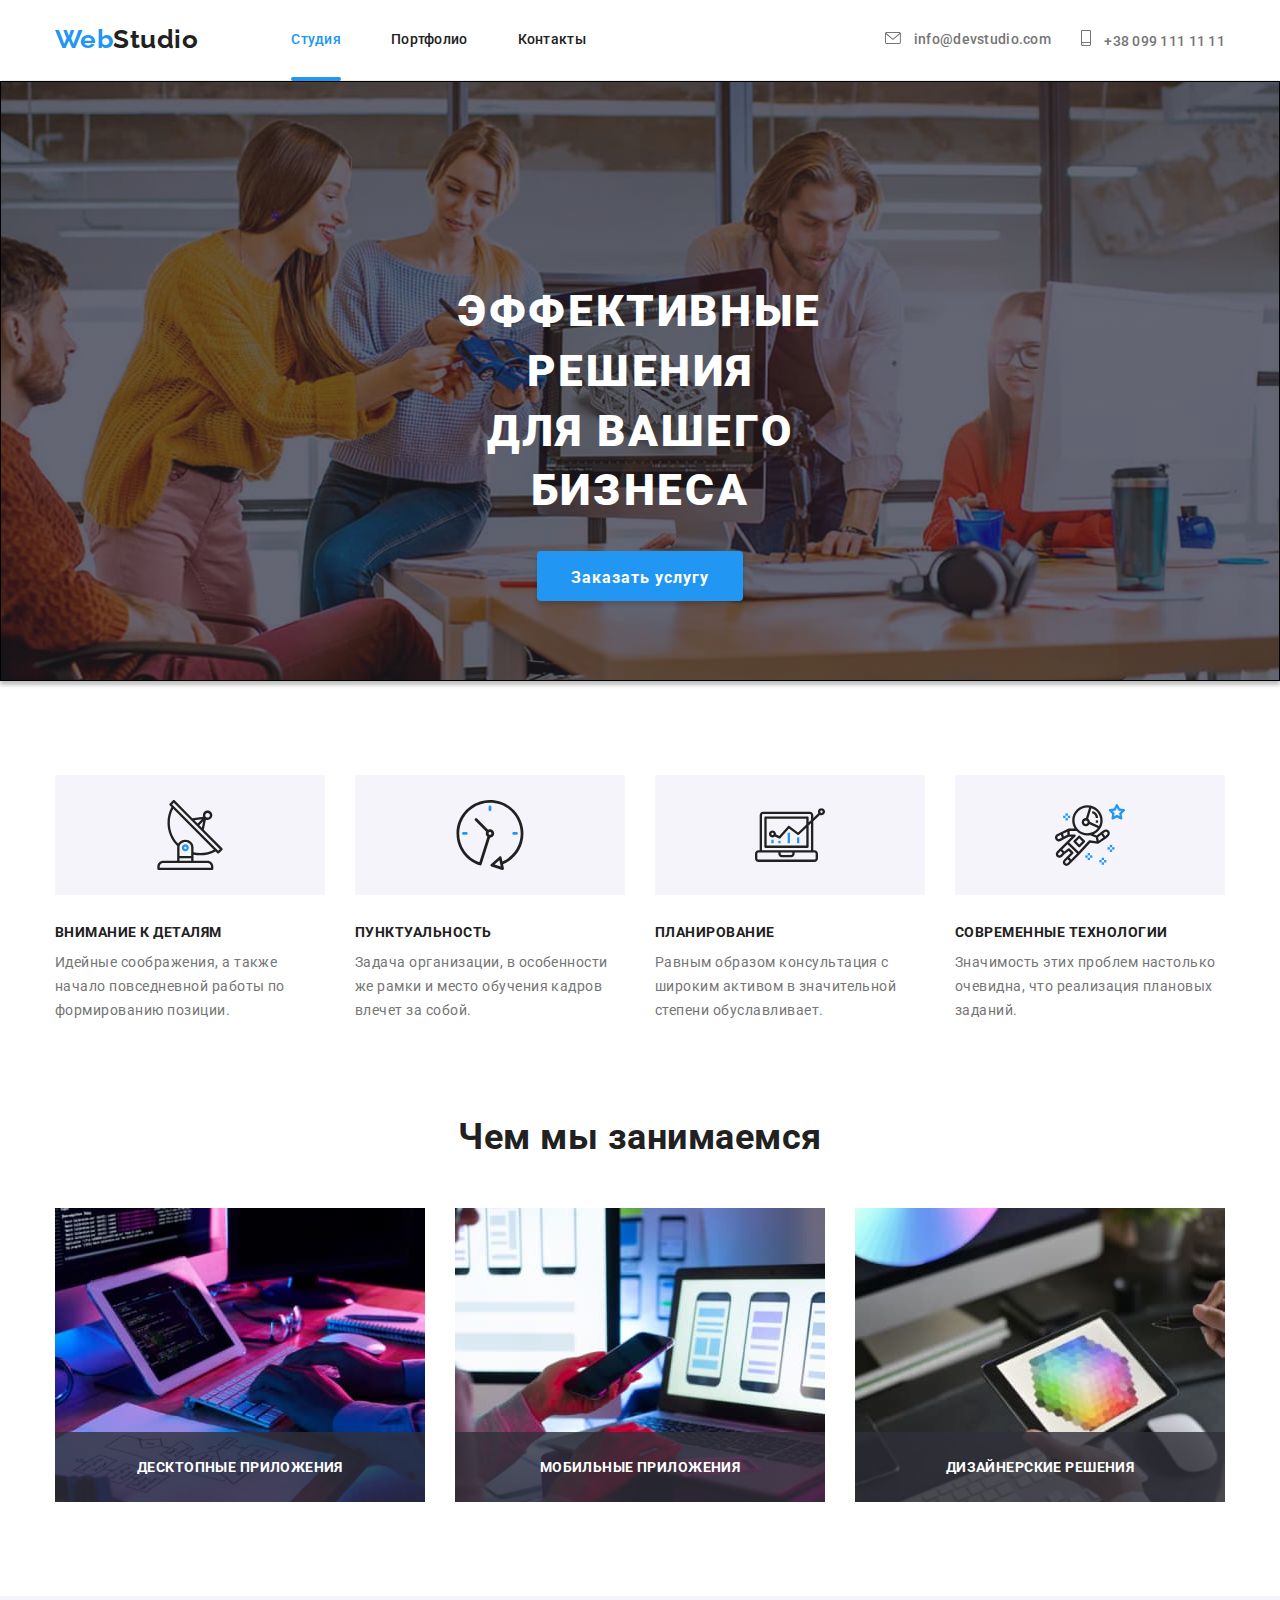
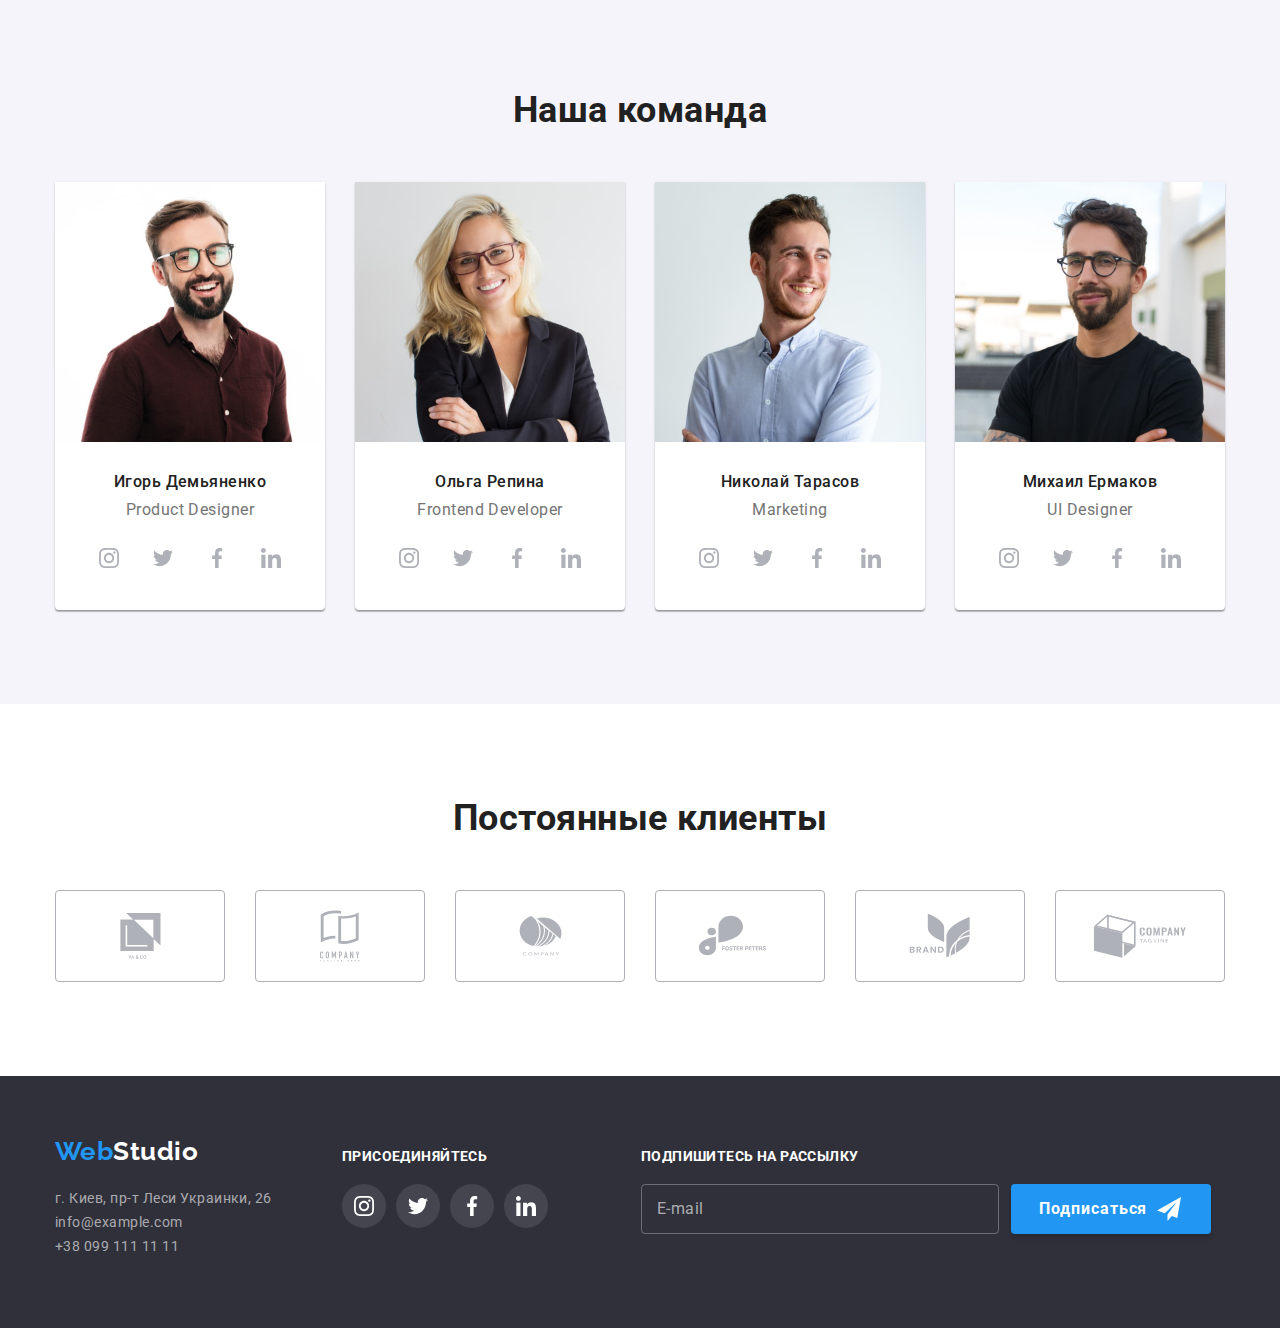
==== index.html @ f7c26d9a "Копия репозитория hw-06" ====
<!DOCTYPE html>
<html lang="ru">
  <head>
    <meta charset="UTF-8" />
    <meta http-equiv="X-UA-Compatible" content="IE=edge" />
    <meta name="viewport" content="width=device-width, initial-scale=1.0" />
    <link rel="preconnect" href="https://fonts.gstatic.com" />
    <link
      href="https://fonts.googleapis.com/css2?family=Raleway:wght@700&family=Roboto:wght@400;500;700;900&display=swap"
      rel="stylesheet"
    />
    <link
      rel="stylesheet"
      href="https://cdnjs.cloudflare.com/ajax/libs/animate.css/4.1.1/animate.min.css"
    />
    <link
      rel="stylesheet"
      href="https://cdnjs.cloudflare.com/ajax/libs/modern-normalize/1.0.0/modern-normalize.min.css"
    />
    <link rel="stylesheet" href="./css/styles.css" />
    <title>WebStudio</title>
  </head>
  <body>
    <!--==================================HEADER=======================================-->
    <header class="page-header">
      <div class="container main-nav">
        <a class="logo animate__heartBeat" href="./index.html" lang="en">
          <span class="logo-accent">Web</span>Studio</a
        >
        <nav>
          <ul class="nav">
            <li class="item">
              <a class="nav-link current" href="./index.html">Студия</a>
            </li>
            <li class="item">
              <a class="nav-link" href="./portfolio.html">Портфолио</a>
            </li>
            <li class="item">
              <a class="nav-link" href="">Контакты</a>
            </li>
          </ul>
        </nav>
        <ul class="address">
          <li class="item">
            <a class="address-link" href="mailto:info@devstudio.com" lang="en">
              <svg class="icon-mail">
                <use href="./images/sprite.svg#envelope"></use>
              </svg>
              info@devstudio.com
            </a>
          </li>

          <li class="item">
            <a class="address-link" href="tel:+380991111111">
              <svg class="icon-smartphone">
                <use href="./images/sprite.svg#smartphone"></use>
              </svg>
              +38 099 111 11 11</a
            >
          </li>
        </ul>
      </div>
    </header>

    <!--================================== END HEADER ====================================-->

    <!-- =============================== MAIN =========================================== -->
    <main>
      <!--============================= HERO =================================-->
      <section class="hero bg-accent">
        <h1 class="hero-title">
          Эффективные решения <br />
          для вашего бизнеса
        </h1>
        <button class="hero-button" type="button" data-modal-open>
          Заказать услугу
        </button>
      </section>
      <!--============================ FEATURES ================================-->
      <section class="section">
        <div class="container">
          <h2 class="visually-hidden">Особенности</h2>
          <ul class="features negative-margin">
            <li class="item">
              <div class="features-icon">
                <svg class="pic">
                  <use href="./images/sprite.svg#antenna"></use>
                </svg>
              </div>
              <h3 class="features-title">Внимание к деталям</h3>
              <p class="features-text">
                Идейные соображения, а также начало повседневной работы по
                формированию позиции.
              </p>
            </li>
            <li class="item">
              <div class="features-icon">
                <svg class="pic">
                  <use href="./images/sprite.svg#clock"></use>
                </svg>
              </div>
              <h3 class="features-title">Пунктуальность</h3>
              <p class="features-text">
                Задача организации, в особенности же рамки и место обучения
                кадров влечет за собой.
              </p>
            </li>
            <li class="item">
              <div class="features-icon">
                <svg class="pic">
                  <use href="./images/sprite.svg#diagram"></use>
                </svg>
              </div>
              <h3 class="features-title">Планирование</h3>
              <p class="features-text">
                Равным образом консультация с широким активом в значительной
                степени обуславливает.
              </p>
            </li>
            <li class="item">
              <div class="features-icon">
                <svg class="pic">
                  <use href="./images/sprite.svg#astronaut"></use>
                </svg>
              </div>
              <h3 class="features-title">Современные технологии</h3>
              <p class="features-text">
                Значимость этих проблем настолько очевидна, что реализация
                плановых заданий.
              </p>
            </li>
          </ul>
        </div>
      </section>
      <!--============================ END FEATURES ================================-->

      <!--============================== WORK ======================================-->
      <section class="section">
        <div class="container">
          <h2 class="section-title">Чем мы занимаемся</h2>
          <ul class="work negative-margin">
            <li class="item">
              <img
                src="./images/what-are-we-doing/img1.jpg"
                alt="работа на компьютере"
                width="370"
                height="294"
              />
              <p class="work-title">Десктопные приложения</p>
            </li>
            <li class="item">
              <img
                src="./images/what-are-we-doing/img2.jpg"
                alt="работа на телефоне"
                width="370"
                height="294"
              />
              <p class="work-title">Мобильные приложения</p>
            </li>

            <li class="item">
              <img
                src="./images/what-are-we-doing/img3.jpg"
                alt="работа на планшете"
                width="370"
                height="294"
              />
              <p class="work-title">Дизайнерские решения</p>
            </li>
          </ul>
        </div>
      </section>
      <!--============================== END WORK ==================================-->

      <!--================================== TEAM ==================================-->
      <section class="section">
        <div class="container">
          <h2 class="section-title">Наша команда</h2>
          <ul class="team negative-margin">
            <li class="item">
              <img
                class="team-img"
                src="./images/our-team/productdesigner.jpg"
                alt="фото Игоря Демьяненко"
                width="270"
                height="260"
              />
              <div class="team-border">
                <h3 class="team-title">Игорь Демьяненко</h3>
                <p class="team-position" lang="en">Product Designer</p>
                <ul class="social-list">
                  <li class="social-item">
                    <a class="social-link" href="">
                      <svg class="social-icon">
                        <use href="./images/sprite.svg#instagramm"></use>
                      </svg>
                    </a>
                  </li>
                  <li class="social-item">
                    <a class="social-link" href="">
                      <svg class="social-icon">
                        <use href="./images/sprite.svg#twitter"></use>
                      </svg>
                    </a>
                  </li>
                  <li class="social-item">
                    <a class="social-link" href="">
                      <svg class="social-icon">
                        <use href="./images/sprite.svg#facebook"></use>
                      </svg>
                    </a>
                  </li>
                  <li class="social-item">
                    <a class="social-link" href="">
                      <svg class="social-icon">
                        <use href="./images/sprite.svg#linkedin"></use>
                      </svg>
                    </a>
                  </li>
                </ul>
              </div>
            </li>
            <li class="item">
              <img
                class="team-img"
                src="./images/our-team/frontenddeveloper.jpg"
                alt="фото Ольги Репиной"
                width="270"
                height="260"
              />
              <div class="team-border">
                <h3 class="team-title">Ольга Репина</h3>
                <p class="team-position" lang="en">Frontend Developer</p>
                <ul class="social-list">
                  <li class="social-item">
                    <a class="social-link" href="">
                      <svg class="social-icon">
                        <use href="./images/sprite.svg#instagramm"></use>
                      </svg>
                    </a>
                  </li>
                  <li class="social-item">
                    <a class="social-link" href="">
                      <svg class="social-icon">
                        <use href="./images/sprite.svg#twitter"></use>
                      </svg>
                    </a>
                  </li>
                  <li class="social-item">
                    <a class="social-link" href="">
                      <svg class="social-icon">
                        <use href="./images/sprite.svg#facebook"></use>
                      </svg>
                    </a>
                  </li>
                  <li class="social-item">
                    <a class="social-link" href="">
                      <svg class="social-icon">
                        <use href="./images/sprite.svg#linkedin"></use>
                      </svg>
                    </a>
                  </li>
                </ul>
              </div>
            </li>
            <li class="item">
              <img
                class="team-img"
                src="./images/our-team/marketing.jpg"
                alt="фото Николая Тарасова"
                width="270"
                height="260"
              />
              <div class="team-border">
                <h3 class="team-title">Николай Тарасов</h3>
                <p class="team-position" lang="en">Marketing</p>
                <ul class="social-list">
                  <li class="social-item">
                    <a class="social-link" href="">
                      <svg class="social-icon">
                        <use href="./images/sprite.svg#instagramm"></use>
                      </svg>
                    </a>
                  </li>
                  <li class="social-item">
                    <a class="social-link" href="">
                      <svg class="social-icon">
                        <use href="./images/sprite.svg#twitter"></use>
                      </svg>
                    </a>
                  </li>
                  <li class="social-item">
                    <a class="social-link" href="">
                      <svg class="social-icon">
                        <use href="./images/sprite.svg#facebook"></use>
                      </svg>
                    </a>
                  </li>
                  <li class="social-item">
                    <a class="social-link" href="">
                      <svg class="social-icon">
                        <use href="./images/sprite.svg#linkedin"></use>
                      </svg>
                    </a>
                  </li>
                </ul>
              </div>
            </li>
            <li class="item">
              <img
                class="team-img"
                src="./images/our-team/uidesigner.jpg"
                alt="фото Михаила Ермакова"
                width="270"
                height="260"
              />
              <div class="team-border">
                <h3 class="team-title">Михаил Ермаков</h3>
                <p class="team-position" lang="en">UI Designer</p>
                <ul class="social-list">
                  <li class="social-item">
                    <a class="social-link" href="">
                      <svg class="social-icon">
                        <use href="./images/sprite.svg#instagramm"></use>
                      </svg>
                    </a>
                  </li>
                  <li class="social-item">
                    <a class="social-link" href="">
                      <svg class="social-icon">
                        <use href="./images/sprite.svg#twitter"></use>
                      </svg>
                    </a>
                  </li>
                  <li class="social-item">
                    <a class="social-link" href="">
                      <svg class="social-icon">
                        <use href="./images/sprite.svg#facebook"></use>
                      </svg>
                    </a>
                  </li>
                  <li class="social-item">
                    <a class="social-link" href="">
                      <svg class="social-icon">
                        <use href="./images/sprite.svg#linkedin"></use>
                      </svg>
                    </a>
                  </li>
                </ul>
              </div>
            </li>
          </ul>
        </div>
      </section>
      <!--============================= END TEAM ====================================-->

      <!--=============CLIENTS =================-->
      <section class="section">
        <div class="container">
          <h2 class="section-title">Постоянные клиенты</h2>
          <ul class="clients negative-margin">
            <li class="item">
              <a class="client-link" href="">
                <svg class="client-icon" width="41px" height="46px">
                  <use href="./images/sprite.svg#client-first"></use>
                </svg>
              </a>
            </li>
            <li class="item">
              <a class="client-link" href="">
                <svg class="client-icon" width="40px" height="52px">
                  <use href="./images/sprite.svg#client-second"></use>
                </svg>
              </a>
            </li>
            <li class="item">
              <a class="client-link" href="">
                <svg class="client-icon" width="43px" height="41px">
                  <use href="./images/sprite.svg#client-third"></use>
                </svg>
              </a>
            </li>
            <li class="item">
              <a class="client-link" href="">
                <svg class="client-icon" width="85px" height="41px">
                  <use href="./images/sprite.svg#client-fourth"></use>
                </svg>
              </a>
            </li>
            <li class="item">
              <a class="client-link" href="">
                <svg class="client-icon" width="62px" height="45px">
                  <use href="./images/sprite.svg#client-fifth"></use>
                </svg>
              </a>
            </li>
            <li class="item">
              <a class="client-link" href="">
                <svg class="client-icon" width="94px" height="44px">
                  <use href="./images/sprite.svg#client-sixth"></use>
                </svg>
              </a>
            </li>
          </ul>
        </div>
      </section>
      <!--============= END CLIENTS =================-->
    </main>

    <!--=============================== END MAIN ====================================-->

    <!--================================== FOOTER ===================================-->
    <footer class="footer bg-accent">
      <div class="container footer-blocks">
        <div class="footer-nav">
          <a class="logo" href="./index.html" lang="en">
            <span class="logo-accent">Web</span
            ><span class="logo-white">Studio</span>
          </a>
          <address>
            <ul class="footer-address">
              <li>
                <a
                  class="footer-link"
                  href="https://goo.gl/maps/7YDcyyLP6gGd8CjL6"
                  target="_blank"
                  rel="noopener noreferrer"
                  >г. Киев, пр-т Леси Украинки, 26
                </a>
              </li>
              <li>
                <a class="footer-link" href="mailto:info@example.com"
                  >info@example.com</a
                >
              </li>
              <li>
                <a class="footer-link" href="tel:+380991111111"
                  >+38 099 111 11 11</a
                >
              </li>
            </ul>
          </address>
        </div>
        <div class="footer-social">
          <p class="footer-paragraph">Присоединяйтесь</p>
          <ul class="social-list social-footer-margin">
            <li class="social-item">
              <a class="social-link dark-social-icon" href="">
                <svg class="social-icon">
                  <use href="./images/sprite.svg#instagramm"></use>
                </svg>
              </a>
            </li>
            <li class="social-item">
              <a class="social-link dark-social-icon" href="">
                <svg class="social-icon">
                  <use href="./images/sprite.svg#twitter"></use>
                </svg>
              </a>
            </li>
            <li class="social-item">
              <a class="social-link dark-social-icon" href="">
                <svg class="social-icon">
                  <use href="./images/sprite.svg#facebook"></use>
                </svg>
              </a>
            </li>
            <li class="social-item">
              <a class="social-link dark-social-icon" href="">
                <svg class="social-icon">
                  <use href="./images/sprite.svg#linkedin"></use>
                </svg>
              </a>
            </li>
          </ul>
        </div>
        <div class="footer-subscription">
          <p class="footer-paragraph">Подпишитесь на рассылку</p>
          <form class="subscription-form" method="POST">
            <input
              class="subscription-form-input"
              type="email"
              name="user-email"
              placeholder="E-mail"
            />
            <button class="hero-button subscription-button" type="submit">
              Подписаться
              <svg class="subscription-button-icon">
                <use href="./images/sprite.svg#send"></use>
              </svg>
            </button>
          </form>
        </div>
      </div>
    </footer>
    <!--================================== END FOOTER ================================-->
    <!-- =================== MODAL ================== -->

    <div class="backdrop is-hidden" data-modal>
      <div class="modal">
        <button type="button" class="btn-close" data-modal-close>
          <svg class="btn-close-icon">
            <use href="./images/sprite.svg#modal-close"></use>
          </svg>
        </button>
        <form class="modal-form" method="POST" action="#">
          <p class="form-title">Оставьте свои данные, мы вам перезвоним</p>
          <label class="form-label"
            ><p>Имя</p>
            <div class="form-label-wrapper">
              <input class="form-input" type="text" name="user-name" required />
              <svg class="form-input-icon">
                <use href="./images/sprite.svg#person-black"></use>
              </svg>
            </div>
          </label>

          <label class="form-label"
            ><p>Телефон</p>
            <div class="form-label-wrapper">
              <input
                class="form-input"
                type="tel"
                name="user-phone"
                pattern="[0-9]{3}-[0-9]{3}-[0-9]{4}"
                required
              />
              <svg class="form-input-icon">
                <use href="./images/sprite.svg#phone-black"></use>
              </svg>
            </div>
          </label>

          <label class="form-label"
            ><p>Почта</p>
            <div class="form-label-wrapper">
              <input
                class="form-input"
                type="email"
                name="user-email"
                required
              />
              <svg class="form-input-icon">
                <use href="./images/sprite.svg#email-black"></use>
              </svg>
            </div>
          </label>

          <label class="form-label"
            ><p>Комментарий</p>
            <textarea
              class="form-comment"
              name="user-comment"
              placeholder="Введите текст"
              required
            ></textarea>
          </label>

          <label class="user-agreement">
            <input
              class="user-agreement-checkbox"
              type="checkbox"
              name="subscription"
            />
            <span class="checkbox-icon"></span>
            <p class="user-agreement-title">
              Соглашаюсь с рассылкой и принимаю
              <a class="user-agreement-link" href="">Условия договора</a>
            </p>
          </label>

          <button class="hero-button modal-button" type="submit">
            Отправить
          </button>
        </form>
      </div>
    </div>

    <!-- =================== END MODAL ================== -->
    <script src="./js/modal.js"></script>
  </body>
</html>
---- css/styles.css ----
:root {
  --primary-text-color: #757575;
  --secondary-text-color: #212121;
  --accent-text-color: #2196f3;
  --white-color: #ffffff;
  --footer-text-color: rgba(255, 255, 255, 0.6);
  --secondary-bg-color: #f5f4fa;
  --accent-bg-color: #2f303a;
  --hero-btn-hover-bgcolor: #188ce8;
  --hero-bg-color: #c4c4c4;
  --header-line: #ececec;
  --project-border: #eeeeee;
  --icon-color: #afb1b8;
  --icon-bg-color: rgba(255, 255, 255, 0.1);
  --timing: 250ms;
  --timing-function: cubic-bezier(0.4, 0, 0.2, 1);
}

body {
  color: var(--primary-text-color);
  font-family: 'Roboto', sans-serif;
  letter-spacing: 0.03em;
}

h1,
h2,
h3 {
  margin: 0;
  color: var(--secondary-text-color);
}

p {
  margin: 0;
}

img {
  display: block;
}

a {
  text-decoration: none;
}

ul {
  margin: 0;
  padding: 0;
  list-style: none;
}

.bg-accent {
  background-color: var(--accent-bg-color);
}

.visually-hidden {
  position: absolute;
  width: 1px;
  height: 1px;
  margin: -1px;
  border: 0;
  padding: 0;
  white-space: nowrap;
  clip-path: inset(100%);
  clip: rect(0 0 0 0);
  overflow: hidden;
}

.negative-margin {
  display: flex;
  margin-top: -30px;
  margin-left: -30px;
}
/* ========================================= HEADER ======================================  */

.page-header {
  border-bottom: 1px solid var(--header-line);
}

.container {
  width: 1200px;
  padding-left: 15px;
  padding-right: 15px;
  margin-left: auto;
  margin-right: auto;
}

.main-nav {
  display: flex;
  align-items: center;
}

/* ======================== LOGO =========================== */
.logo {
  color: var(--secondary-text-color);
  font-family: 'Raleway', sans-serif;
  font-weight: 700;
  font-size: 26px;
  line-height: 1.2;
}
.logo-accent {
  color: var(--accent-text-color);
}
/* ======================= END LOGO ========================= */

/* ======================= NAVIGATION ======================= */

.nav {
  display: flex;
  margin-left: 93px;
}

.nav .item + .item {
  margin-left: 50px;
}

.nav .nav-link {
  position: relative;
  display: block;
  padding-top: 32px;
  padding-bottom: 32px;
  color: var(--secondary-text-color);
  font-weight: 500;
  font-size: 14px;
  line-height: 1.14;
  letter-spacing: 0.02em;

  transition: color var(--timing) var(--timing-function);
}

.nav .nav-link:hover,
.nav .nav-link:focus,
.nav .nav-link.current {
  color: var(--accent-text-color);
}

.current::after {
  display: block;
  content: '';
  width: 100%;
  height: 4px;
  border-radius: 2px;
  background-color: var(--accent-text-color);

  position: absolute;
  bottom: -1px;
}

/* ================= END NAVIGATION ====================== */

/* ================= MAIL & PHONE ======================== */

.address {
  display: flex;
  align-items: center;
  margin-left: auto;
}

.address .item + .item {
  margin-left: 30px;
}

.address .item {
  display: flex;
  align-self: center;
}

.address .address-link {
  color: var(--primary-text-color);
  font-weight: 500;
  font-size: 14px;
  line-height: 1.14;
  letter-spacing: 0.02em;

  transition: color var(--timing) var(--timing-function);
}

.icon-mail {
  width: 16px;
  height: 12px;
  margin-right: 10px;
  fill: var(--primary-text-color);
}

.icon-smartphone {
  width: 10px;
  height: 16px;
  margin-right: 10px;
  fill: var(--primary-text-color);
}

.address-link:hover,
.address-link:focus {
  color: var(--accent-text-color);
}

.address-link:hover .icon-mail,
.address-link:hover .icon-smartphone,
.address-link:focus .icon-mail,
.address-link:focus .icon-smartphone {
  fill: currentColor;
}

/* ================== END MAIL & PHONE =================== */

/* ====================================== END HEADER ====================================  */

/* ========== SECTION ============= */

.section {
  padding-top: 94px;
  padding-bottom: 94px;
}

.section-title {
  margin-bottom: 50px;
  font-size: 36px;
  line-height: 1.16;
  text-align: center;
}

.section:nth-child(2) {
  padding-bottom: 47px;
}

.section:nth-child(3) {
  padding-top: 47px;
}

.section:nth-child(4) {
  background-color: var(--secondary-bg-color);
}

/* ========== END SECTION ============= */

/*  ====================================== HERO ========================================== */

.hero {
  max-width: 1600px;
  height: 600px;
  margin: 0 auto;
  padding-top: 200px;
  padding-bottom: 200px;
  background-image: linear-gradient(
      rgba(47, 48, 58, 0.4),
      rgba(47, 48, 58, 0.4)
    ),
    url(../images/hero.jpg);
  background-color: var(--hero-bg-color);
  background-position: center;
  background-size: cover;
  border: 1px solid #000000;
  box-shadow: 0px 4px 4px rgba(0, 0, 0, 0.25);
  text-align: center;
}

.hero-title {
  margin-top: 0;
  margin-bottom: 30px;
  padding-left: 452px;
  padding-right: 452px;
  color: var(--white-color);
  font-weight: 900;
  font-size: 44px;
  line-height: 1.36;
  letter-spacing: 0.06em;
  text-transform: uppercase;
}

.hero-button {
  padding: 10px 32px;
  border-color: transparent;
  background-color: var(--accent-text-color);
  color: var(--white-color);
  min-width: 200px;
  height: 50px;
  cursor: pointer;
  font-family: inherit;
  font-weight: 700;
  font-size: 16px;
  line-height: 1.87;
  letter-spacing: 0.06em;
  box-shadow: 0px 4px 4px rgba(0, 0, 0, 0.15);
  border-radius: 4px;

  transition: background-color var(--timing) var(--timing-function);
}

.hero-button:hover,
.hero-button:focus {
  background-color: var(--hero-btn-hover-bgcolor);
}
/* =================== MODAL ================= */

.backdrop {
  position: fixed;
  top: 0;
  left: 0;
  width: 100vw;
  height: 100vh;
  background-color: rgba(0, 0, 0, 0.2);
  z-index: 100;

  transition: opacity var(--timing) var(--timing-function),
    vissibility var(--timing) var(--timing-function);
}

.is-hidden {
  opacity: 0;
  visibility: hidden;
  pointer-events: none;
}

.btn-close {
  position: absolute;
  top: 8px;
  right: 8px;
  width: 30px;
  height: 30px;
  background-color: transparent;
  border-radius: 50%;
  border: 1px solid rgba(0, 0, 0, 0.1);
  cursor: pointer;
  padding: 5px;
}

.btn-close-icon {
  width: 18px;
  height: 18px;

  transition: fill var(--timing) var(--timing-function);
}

.btn-close:hover .btn-close-icon {
  fill: var(--accent-text-color);
}

.modal {
  display: flex;
  position: absolute;
  top: 50%;
  left: 50%;
  max-height: 581px;
  max-width: 528px;
  background-color: var(--white-color);
  border-radius: 4px;
  box-shadow: 0px 1px 3px rgba(0, 0, 0, 0.12), 0px 1px 1px rgba(0, 0, 0, 0.14),
    0px 2px 1px rgba(0, 0, 0, 0.2);

  transform: translate(-50%, -50%);
}

.modal-form {
  width: 100%;
  height: 100%;
  padding: 40px;
}

.form-title {
  margin-bottom: 12px;
  text-align: center;
  font-size: 20px;
  font-weight: bold;
  line-height: 23px;
  color: var(--secondary-text-color);
  text-align: center;
  letter-spacing: 0.03em;
}

.form-label {
  display: block;
  font-size: 12px;
  letter-spacing: 0.01em;
}

.form-label-wrapper {
  display: block;
  position: relative;
  margin-top: 4px;
  margin-bottom: 10px;
}

.form-input {
  width: 100%;
  height: 40px;
  padding-left: 42px;
  border: 1px solid rgba(33, 33, 33, 0.2);
  border-radius: 4px;

  transition: border var(--timing) var(--timing-function);
}

.form-label:focus-within .form-input {
  border: 1px solid var(--accent-text-color);
  outline: none;
}

.form-input-icon {
  position: absolute;
  left: 12px;
  top: 50%;
  transform: translateY(-50%);
  display: block;
  width: 18px;
  height: 18px;

  transition: fill var(--timing) var(--timing-function);
}

.form-label:focus-within .form-input-icon {
  fill: var(--accent-text-color);
}

.form-comment {
  padding: 12px 16px;
  margin-top: 4px;
  margin-bottom: 20px;
  width: 100%;
  height: 120px;
  border: 1px solid rgba(33, 33, 33, 0.2);
  border-radius: 4px;
  resize: none;

  transition: border var(--timing) var(--timing-function);
}

.form-comment:focus {
  border: 1px solid var(--accent-text-color);
  outline: none;
}

.form-comment::placeholder {
  color: rgba(117, 117, 117, 0.5);
  font-size: 14px;
  line-height: 16px;
  letter-spacing: 0.01em;
}

.user-agreement {
  display: flex;
  align-items: center;
  justify-content: center;
  margin-bottom: 30px;
}

.user-agreement-checkbox {
  position: absolute !important;
  clip: rect(1px 1px 1px 1px); /* IE6, IE7 */
  clip: rect(1px, 1px, 1px, 1px);
  padding: 0 !important;
  border: 0 !important;
  height: 1px !important;
  width: 1px !important;
  overflow: hidden;
}

.checkbox-icon {
  display: inline-block;
  width: 16px;
  height: 15px;
  border: 2px solid var(--secondary-text-color);
  border-radius: 4px;

  transition: background-color var(--timing) var(--timing-function);
}

.user-agreement-checkbox:checked + .checkbox-icon {
  border-color: transparent;
  background-color: var(--accent-text-color);
  background-image: url(../images/checkbox.svg);
  background-size: contain;
  background-repeat: no-repeat;
  background-origin: border-box;
}

.user-agreement-checkbox:focus + .checkbox-icon {
  border-color: var(--accent-text-color);
}

.user-agreement-title {
  margin-left: 7px;
  font-size: 14px;
  line-height: 1.71;
  letter-spacing: 0.03em;
}

.user-agreement-link {
  text-decoration: underline;
  color: var(--accent-text-color);
}

.modal-button {
  display: flex;
  justify-content: center;
  margin: 0 auto;
}

/* ========== END MODAL ================= */

/*  ====================================== END HERO ====================================== */

/* ====================================== FEATURES ====================================== */

.features .item,
.work .item,
.project .item,
.clients .item {
  margin-left: 30px;
  margin-top: 30px;
}

.features-title {
  margin-bottom: 10px;
  font-size: 14px;
  line-height: 1.14;
  text-transform: uppercase;
}

.features-text {
  font-size: 14px;
  line-height: 1.71;
}

.features-icon {
  display: flex;
  justify-content: center;
  align-items: center;
  background-color: var(--secondary-bg-color);
  width: 270px;
  height: 120px;
  margin-bottom: 30px;
}

.features-icon .pic {
  width: 70px;
  height: 70px;
}
/* ====================================== END FEATURES ====================================== */

/* ==================== WORK ==================*/

.work .item,
.project .item {
  flex-basis: calc((100% - 90px) / 3);
  position: relative;
}

.work-title {
  position: absolute;
  width: 100%;
  bottom: 0;
  text-align: center;
  font-weight: bold;
  font-size: 14px;
  line-height: 16px;
  letter-spacing: 0.03em;
  text-transform: uppercase;
  color: var(--white-color);
  background-color: rgba(47, 48, 58, 0.8);
  padding-top: 27px;
  padding-bottom: 27px;
}

/* =================== END WORK ============= */

/* ====================================== TEAM ====================================== */

.team .item {
  background-color: var(--white-color);
  flex-basis: calc((100% - 120px) / 4);
  margin-top: 30px;
  margin-left: 30px;
  box-shadow: 0px 1px 3px rgba(0, 0, 0, 0.12), 0px 1px 1px rgba(0, 0, 0, 0.14),
    0px 2px 1px rgba(0, 0, 0, 0.2);
  border-radius: 0px 0px 4px 4px;
}

.team-title {
  margin-bottom: 10px;
  font-weight: 500;
  font-size: 16px;
  line-height: 1.19;
  text-align: center;
}

.team-position {
  font-size: 16px;
  line-height: 1.18;
  text-align: center;
}

.team-border {
  padding-top: 30px;
  padding-bottom: 30px;
}
/* =====SOCIAL ICON ===== */

.social-list {
  display: flex;
  margin-top: 16px;
  margin-right: 32px;
  margin-left: 32px;
}

.social-item:not(:nth-last-child(1)) {
  margin-right: 10px;
}

.social-link {
  display: flex;
  width: 44px;
  height: 44px;
  justify-content: center;
  align-items: center;
  fill: var(--icon-color);
  border-radius: 50%;

  transition: background-color var(--timing) var(--timing-function);
}

.social-link:hover,
.social-link:focus {
  background-color: var(--accent-text-color);
}

.social-icon {
  width: 20px;
  height: 20px;

  transition: fill var(--timing) var(--timing-function);
}

.social-link:hover .social-icon,
.social-link:focus .social-icon {
  fill: var(--white-color);
}

/* ===== END SOCIAL ICON ===== */

/* ====================================== END TEAM ====================================== */

/* ================= CLIENT =============== */

.client-link {
  display: flex;
  justify-content: center;
  align-items: center;
  width: 170px;
  height: 92px;
  fill: var(--icon-color);
  border: 1px solid var(--icon-color);
  border-radius: 4px;

  transition: border var(--timing) var(--timing-function),
    fill var(--timing) var(--timing-function);
}

.client-link:hover,
.client-link:focus {
  border: 1px solid var(--accent-text-color);
  fill: var(--accent-text-color);
}

/* ================= END CLIENT =============== */

/* ====================================== FOOTER ====================================== */

.logo-white {
  color: var(--white-color);
}

.footer {
  width: 100%;
  height: 252px;
  margin: 0 auto;
}

.footer-address {
  margin-top: 20px;
}

.footer-address .footer-link {
  color: var(--footer-text-color);
  font-style: normal;
  font-size: 14px;
  line-height: 1.71;

  transition: color var(--timing) var(--timing-function);
}

.footer-address .footer-link:hover,
.footer-address .footer-link:focus {
  color: var(--white-color);
}

.footer-blocks {
  display: flex;
  /* align-self: baseline; */
}

.footer-nav {
  margin-top: 60px;
  margin-bottom: 60px;
}

.footer-social {
  margin-left: 70px;
  margin-top: 72px;
}

.footer-paragraph {
  margin-bottom: 20px;

  color: var(--white-color);
  font-size: 14px;
  font-weight: 700;
  line-height: 16px;
  letter-spacing: 0.03em;
  text-transform: uppercase;
}

.social-footer-margin {
  margin-left: 0;
  margin-right: 0;
}

.dark-social-icon {
  fill: var(--white-color);
  background-color: var(--icon-bg-color);
}

.footer-subscription {
  margin-left: 93px;
  margin-top: 72px;
}

.subscription-form {
  display: flex;
}

.subscription-form-input {
  padding: 15px;
  width: 358px;
  height: 50px;
  background-color: transparent;
  border: 1px solid rgba(255, 255, 255, 0.3);
  border-radius: 4px;
  font-size: 16px;
  line-height: 1.25;
  letter-spacing: 0.03em;
  color: var(--white-color);
}

.subscription-form-input::placeholder {
  color: rgba(255, 255, 255, 0.6);
}

.subscription-button {
  display: inline-flex;
  padding: 10px 26px;
  margin-left: 12px;
  align-items: center;
}

.subscription-button-icon {
  margin-left: 10px;
  width: 24px;
  height: 24px;
}

/* ====================================== END FOOTER ====================================== */

/* ################################# PORTFOLIO ##########################################  */

/* ====================================== FILTER ====================================== */

.filter {
  display: flex;
  margin-bottom: 50px;
  margin-top: -8px;
  margin-left: -8px;
  justify-content: center;
}

.filter .filter-button {
  padding: 6px 22px;
  color: var(--secondary-text-color);
  background-color: var(--secondary-bg-color);
  font-family: inherit;
  font-weight: 500;
  font-size: 16px;
  line-height: 1.62;
  text-align: center;
  border: none;
  border-radius: 4px;
  cursor: pointer;

  transition: color var(--timing) var(--timing-function),
    background-color var(--timing) var(--timing-function),
    box-shadow var(--timing) var(--timing-function);
}

.filter .item {
  margin-top: 8px;
  margin-left: 8px;
}

.filter .filter-button:hover,
.filter .filter-button:focus {
  color: var(--white-color);
  background-color: var(--accent-text-color);
  box-shadow: 0px 3px 1px rgba(0, 0, 0, 0.1), 0px 1px 2px rgba(0, 0, 0, 0.08),
    0px 2px 2px rgba(0, 0, 0, 0.12);
}

/* ====================================== END FILTER ====================================== */

/* ====================================== PROJECTS ====================================== */

.project {
  flex-wrap: wrap;
}

.project .item {
  transition: box-shadow var(--timing) var(--timing-function);
}

.project .item:hover,
.project .item:focus {
  box-shadow: 0px 1px 1px rgba(0, 0, 0, 0.12), 0px 4px 4px rgba(0, 0, 0, 0.06),
    1px 4px 6px rgba(0, 0, 0, 0.16);
}

.project .project-name {
  font-size: 18px;
  line-height: 2;
  letter-spacing: 0.06em;
}

.project .project-type {
  font-size: 16px;
  line-height: 1.87;
  color: var(--primary-text-color);
}

.project-border {
  padding: 20px 24px;
  border: 1px solid var(--project-border);
  border-top: 0;
  box-sizing: border-box;
}

.project-animation {
  position: relative;
  overflow: hidden;
}

.project-description {
  position: absolute;
  top: 0;
  left: 0;
  width: 100%;
  height: 100%;
  background-color: rgba(33, 150, 243, 0.9);
  font-size: 18px;
  line-height: 28px;
  letter-spacing: 0.03em;
  color: var(--white-color);
  padding: 63px 24px;
  overflow: auto;

  transform: translateY(100%);
  transition: transform var(--timing) var(--timing-function);
}

.project-link:hover .project-description,
.project-link:focus .project-description {
  transform: translateY(0);
}

/* ====================================== END PROJECTS ====================================== */ ;
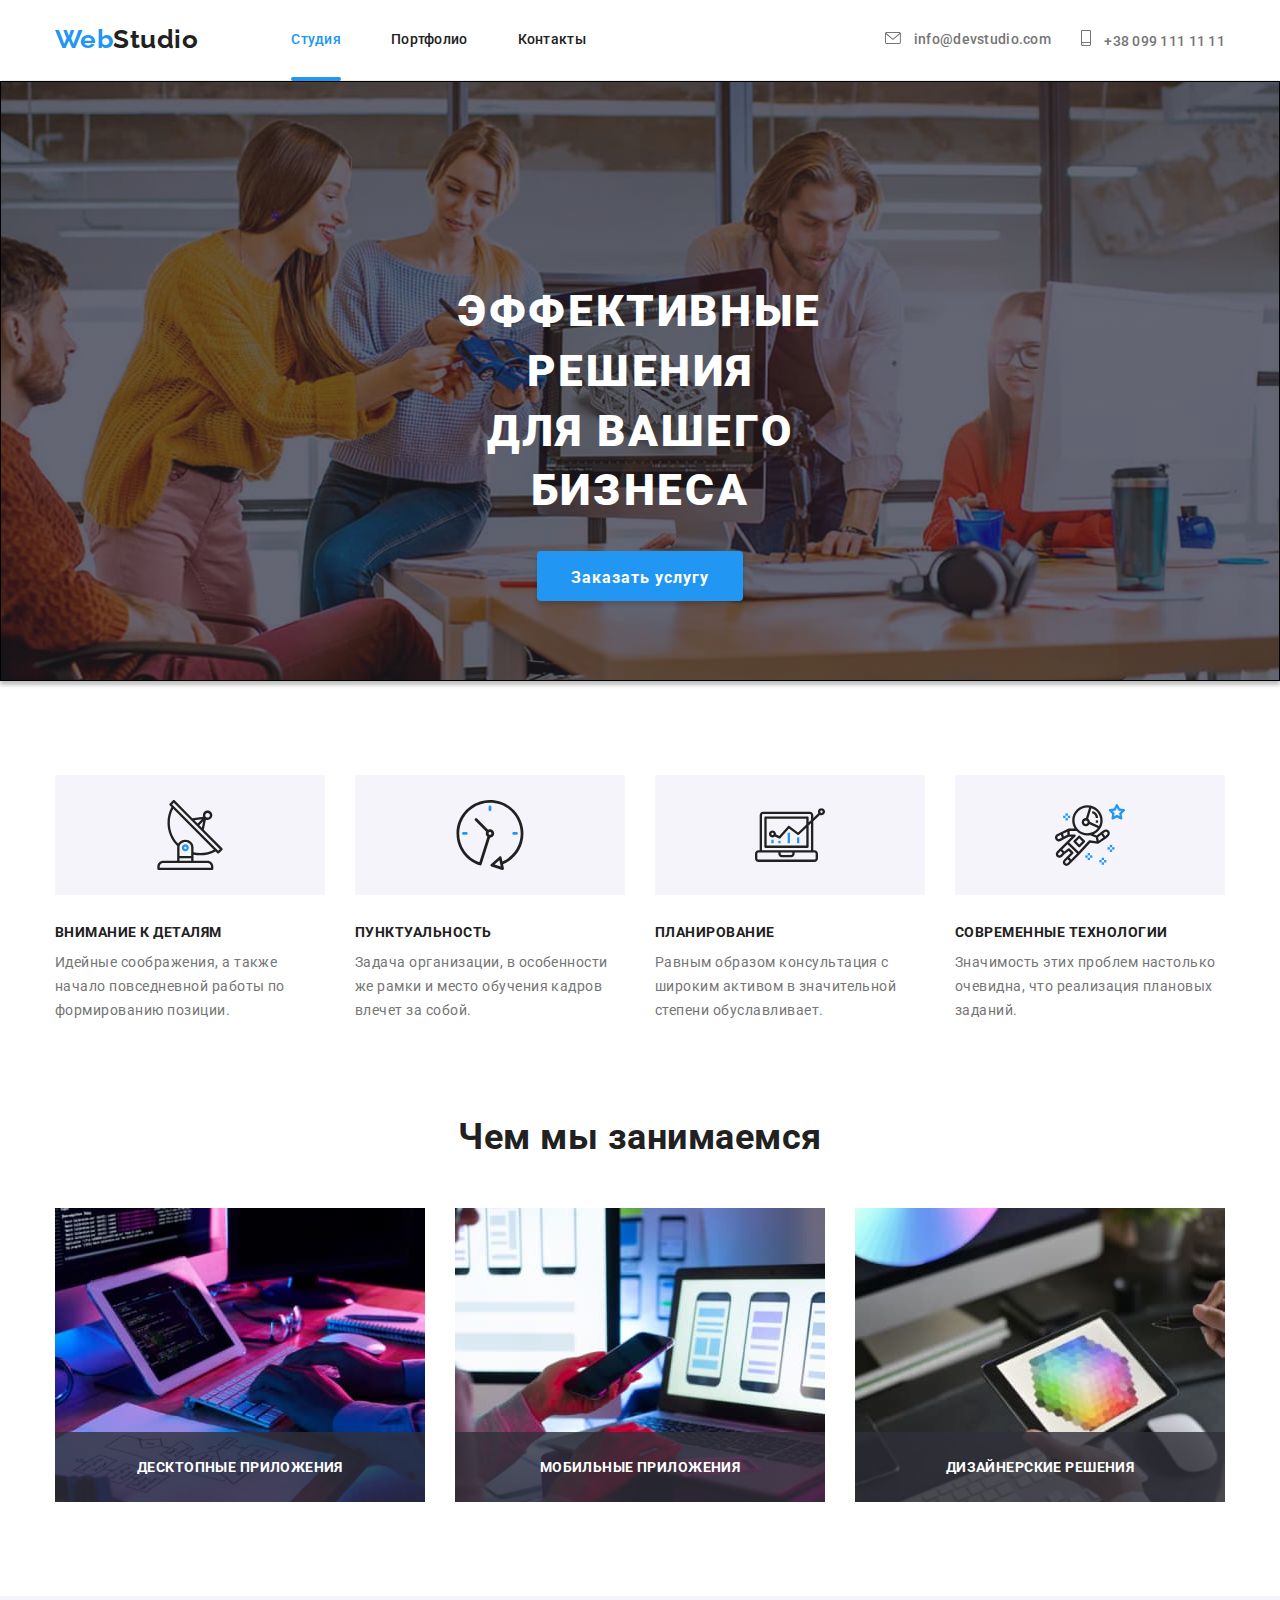
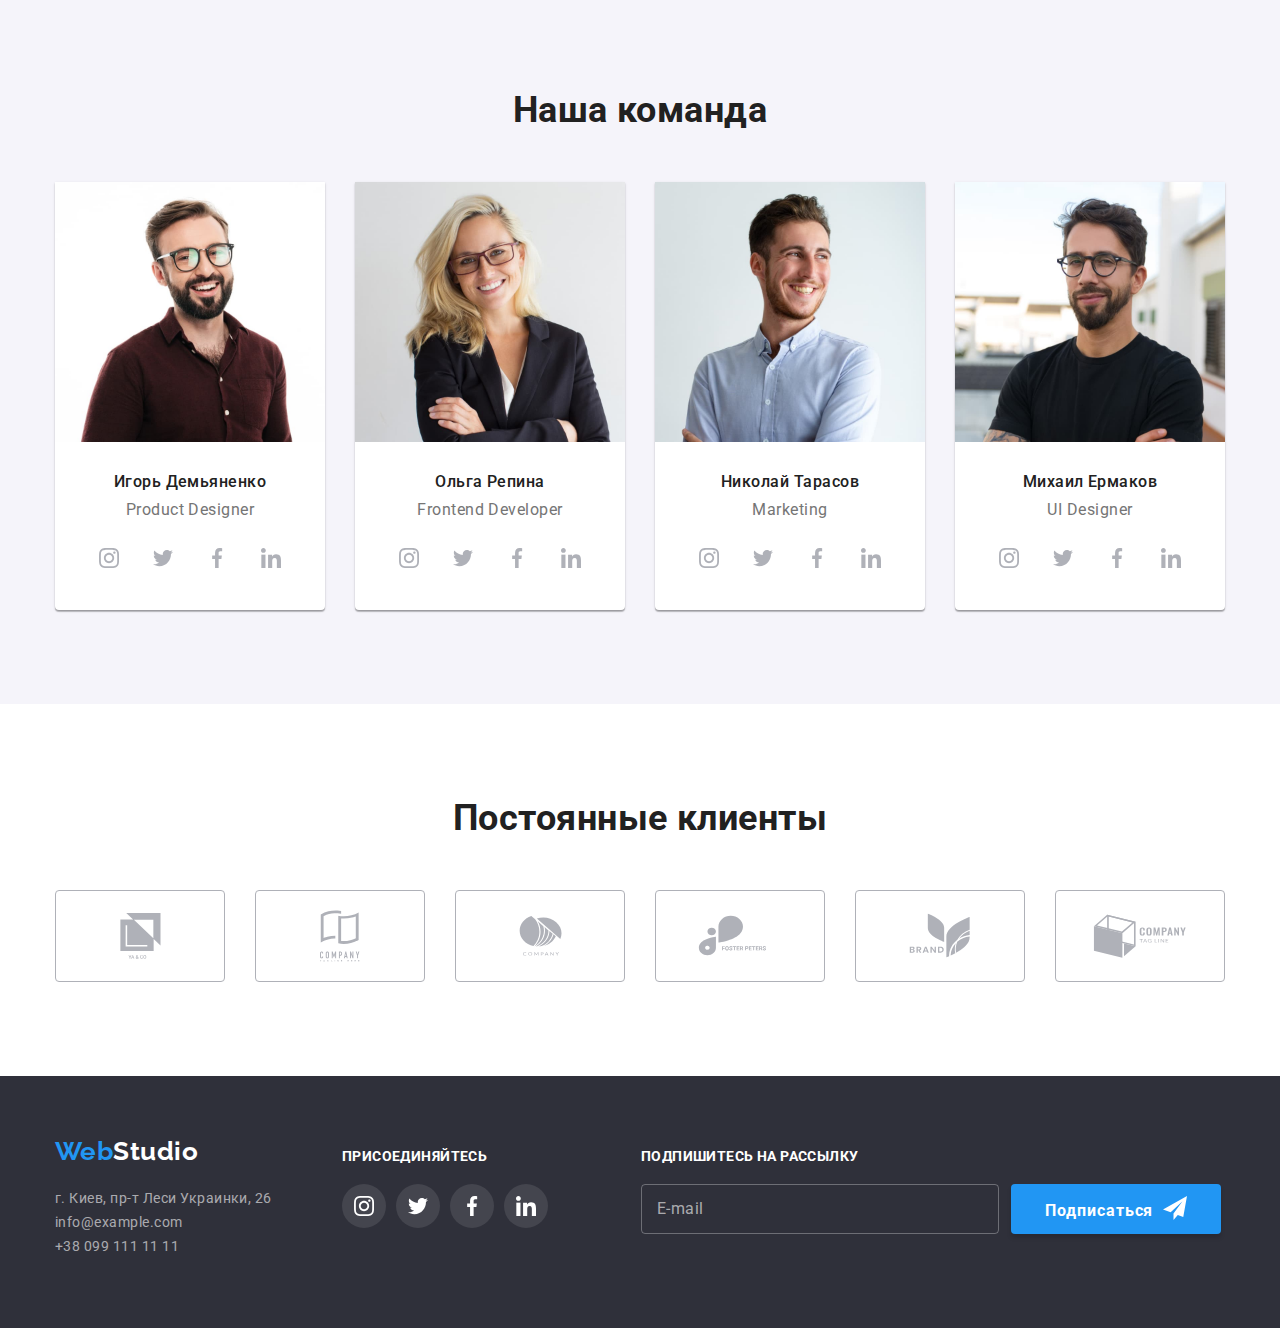
==== commit 91354f07: "рефакторинг в SASS" ====
--- a/index.html
+++ b/index.html
@@ -11,10 +11,6 @@
     />
     <link
       rel="stylesheet"
-      href="https://cdnjs.cloudflare.com/ajax/libs/animate.css/4.1.1/animate.min.css"
-    />
-    <link
-      rel="stylesheet"
       href="https://cdnjs.cloudflare.com/ajax/libs/modern-normalize/1.0.0/modern-normalize.min.css"
     />
     <link rel="stylesheet" href="./css/styles.css" />
@@ -24,7 +20,7 @@
     <!--==================================HEADER=======================================-->
     <header class="page-header">
       <div class="container main-nav">
-        <a class="logo animate__heartBeat" href="./index.html" lang="en">
+        <a class="logo" href="./index.html" lang="en">
           <span class="logo-accent">Web</span>Studio</a
         >
         <nav>
@@ -72,7 +68,7 @@
           Эффективные решения <br />
           для вашего бизнеса
         </h1>
-        <button class="hero-button" type="button" data-modal-open>
+        <button class="button" type="button" data-modal-open>
           Заказать услугу
         </button>
       </section>
@@ -482,8 +478,9 @@
               type="email"
               name="user-email"
               placeholder="E-mail"
+              required
             />
-            <button class="hero-button subscription-button" type="submit">
+            <button class="button" type="submit">
               Подписаться
               <svg class="subscription-button-icon">
                 <use href="./images/sprite.svg#send"></use>
@@ -569,9 +566,7 @@
             </p>
           </label>
 
-          <button class="hero-button modal-button" type="submit">
-            Отправить
-          </button>
+          <button class="button" type="submit">Отправить</button>
         </form>
       </div>
     </div>
--- a/css/styles.css
+++ b/css/styles.css
@@ -51,6 +51,20 @@
   background-color: var(--accent-bg-color);
 }
 
+.negative-margin {
+  display: flex;
+  margin-top: -30px;
+  margin-left: -30px;
+}
+
+.features .item,
+.work .item,
+.project .item,
+.clients .item {
+  margin-left: 30px;
+  margin-top: 30px;
+}
+
 .visually-hidden {
   position: absolute;
   width: 1px;
@@ -63,17 +77,7 @@
   clip: rect(0 0 0 0);
   overflow: hidden;
 }
-
-.negative-margin {
-  display: flex;
-  margin-top: -30px;
-  margin-left: -30px;
-}
-/* ========================================= HEADER ======================================  */
-
-.page-header {
-  border-bottom: 1px solid var(--header-line);
-}
+/* ================= COMPONENT ============= */
 
 .container {
   width: 1200px;
@@ -83,9 +87,37 @@
   margin-right: auto;
 }
 
-.main-nav {
-  display: flex;
-  align-items: center;
+.button {
+  display: flex;
+  justify-content: center;
+  margin: 0 auto;
+  padding: 10px 32px;
+  border-color: transparent;
+  background-color: var(--accent-text-color);
+  color: var(--white-color);
+  min-width: 200px;
+  height: 50px;
+  cursor: pointer;
+  font-family: inherit;
+  font-weight: 700;
+  font-size: 16px;
+  line-height: 1.87;
+  letter-spacing: 0.06em;
+  box-shadow: 0px 4px 4px rgba(0, 0, 0, 0.15);
+  border-radius: 4px;
+
+  transition: background-color var(--timing) var(--timing-function);
+}
+
+.button:hover,
+.button:focus {
+  background-color: var(--hero-btn-hover-bgcolor);
+}
+
+/* ========================================= HEADER ======================================  */
+
+.page-header {
+  border-bottom: 1px solid var(--header-line);
 }
 
 /* ======================== LOGO =========================== */
@@ -102,6 +134,11 @@
 /* ======================= END LOGO ========================= */
 
 /* ======================= NAVIGATION ======================= */
+
+.main-nav {
+  display: flex;
+  align-items: center;
+}
 
 .nav {
   display: flex;
@@ -249,7 +286,7 @@
   background-size: cover;
   border: 1px solid #000000;
   box-shadow: 0px 4px 4px rgba(0, 0, 0, 0.25);
-  text-align: center;
+  /* text-align: center; */
 }
 
 .hero-title {
@@ -263,31 +300,9 @@
   line-height: 1.36;
   letter-spacing: 0.06em;
   text-transform: uppercase;
-}
-
-.hero-button {
-  padding: 10px 32px;
-  border-color: transparent;
-  background-color: var(--accent-text-color);
-  color: var(--white-color);
-  min-width: 200px;
-  height: 50px;
-  cursor: pointer;
-  font-family: inherit;
-  font-weight: 700;
-  font-size: 16px;
-  line-height: 1.87;
-  letter-spacing: 0.06em;
-  box-shadow: 0px 4px 4px rgba(0, 0, 0, 0.15);
-  border-radius: 4px;
-
-  transition: background-color var(--timing) var(--timing-function);
-}
-
-.hero-button:hover,
-.hero-button:focus {
-  background-color: var(--hero-btn-hover-bgcolor);
-}
+  text-align: center;
+}
+
 /* =================== MODAL ================= */
 
 .backdrop {
@@ -487,25 +502,11 @@
   color: var(--accent-text-color);
 }
 
-.modal-button {
-  display: flex;
-  justify-content: center;
-  margin: 0 auto;
-}
-
 /* ========== END MODAL ================= */
 
 /*  ====================================== END HERO ====================================== */
 
 /* ====================================== FEATURES ====================================== */
-
-.features .item,
-.work .item,
-.project .item,
-.clients .item {
-  margin-left: 30px;
-  margin-top: 30px;
-}
 
 .features-title {
   margin-bottom: 10px;
@@ -740,6 +741,7 @@
   padding: 15px;
   width: 358px;
   height: 50px;
+  margin-right: 12px;
   background-color: transparent;
   border: 1px solid rgba(255, 255, 255, 0.3);
   border-radius: 4px;
@@ -751,13 +753,6 @@
 
 .subscription-form-input::placeholder {
   color: rgba(255, 255, 255, 0.6);
-}
-
-.subscription-button {
-  display: inline-flex;
-  padding: 10px 26px;
-  margin-left: 12px;
-  align-items: center;
 }
 
 .subscription-button-icon {
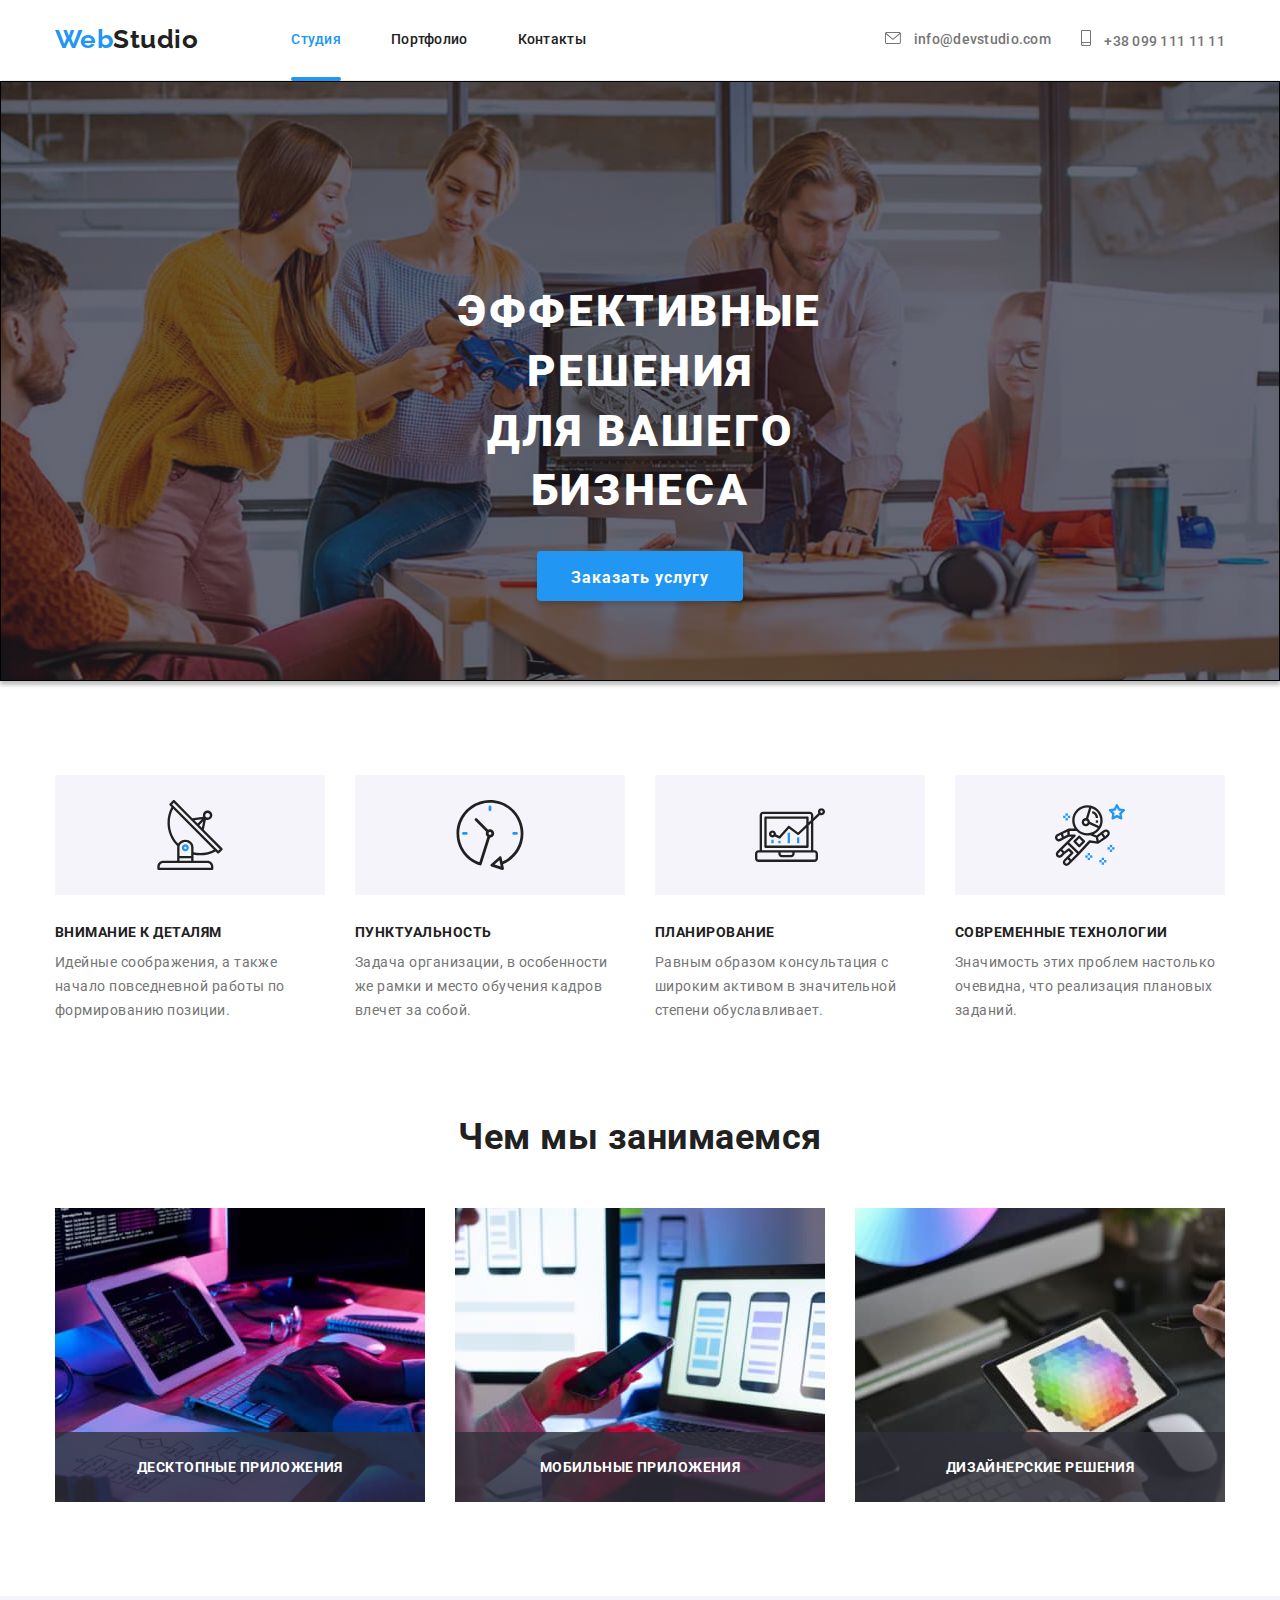
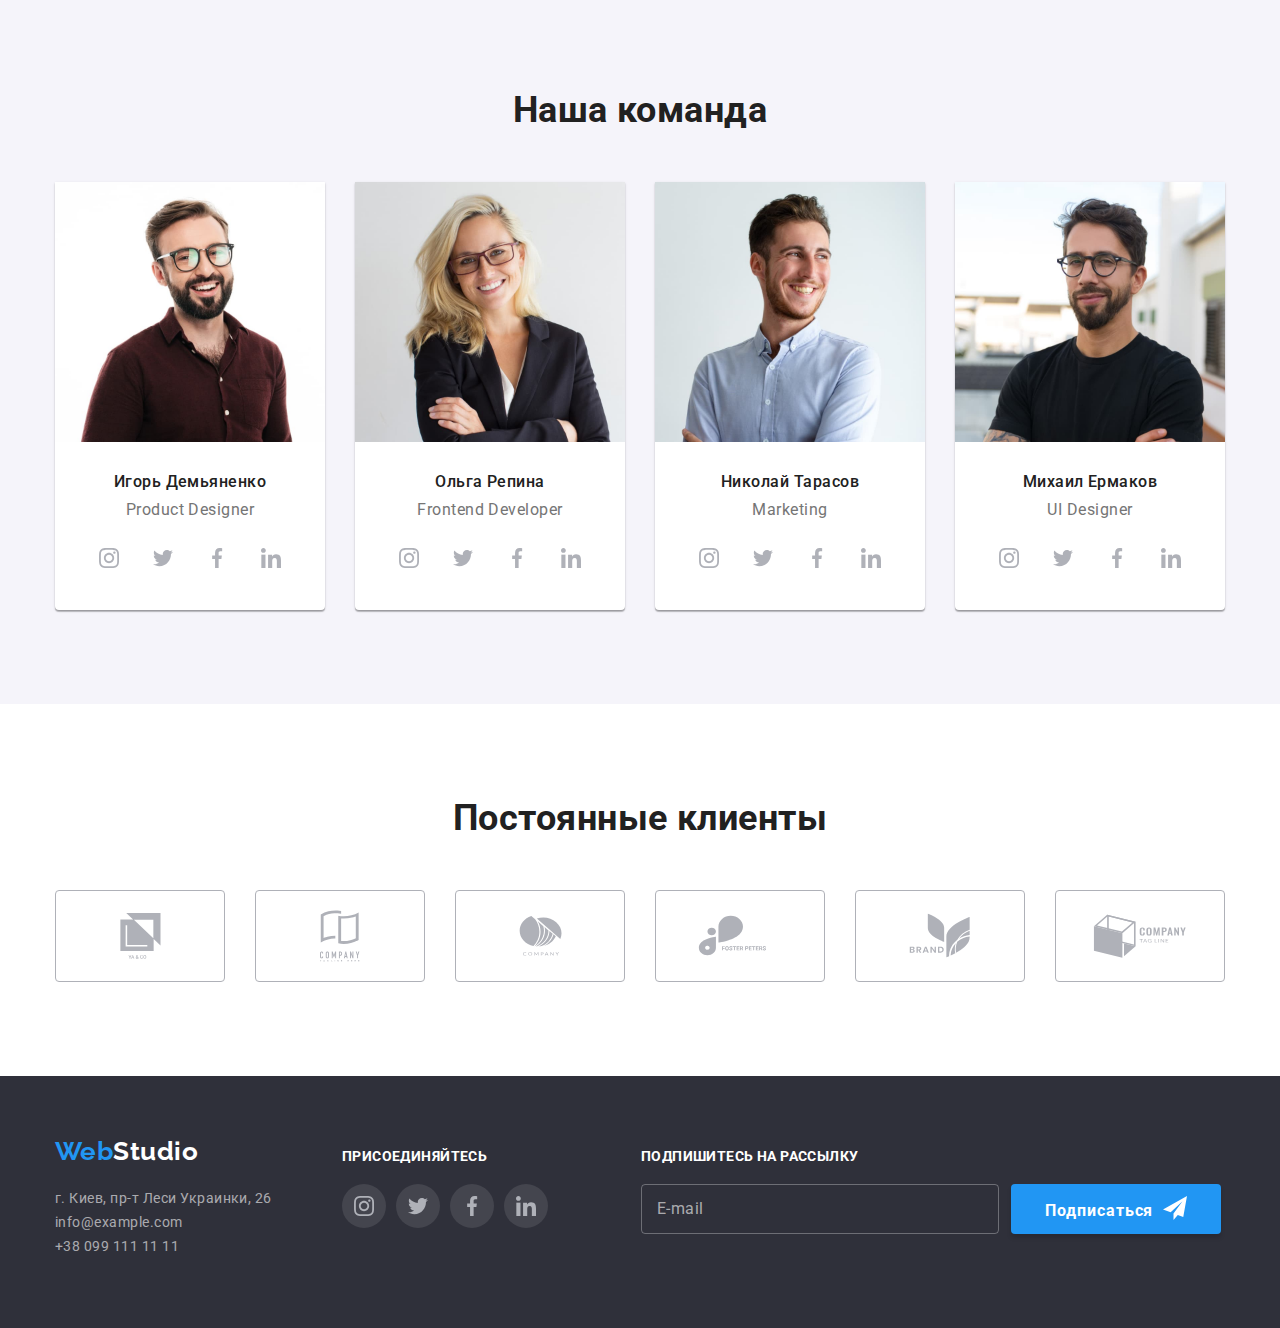
==== commit fb326225: "Рефакторинг в SASS + БЕМ" ====
--- a/index.html
+++ b/index.html
@@ -13,42 +13,42 @@
       rel="stylesheet"
       href="https://cdnjs.cloudflare.com/ajax/libs/modern-normalize/1.0.0/modern-normalize.min.css"
     />
-    <link rel="stylesheet" href="./css/styles.css" />
+    <link rel="stylesheet" href="./css/main.min.css" />
     <title>WebStudio</title>
   </head>
   <body>
     <!--==================================HEADER=======================================-->
-    <header class="page-header">
-      <div class="container main-nav">
+    <header class="header">
+      <div class="container header__container">
         <a class="logo" href="./index.html" lang="en">
-          <span class="logo-accent">Web</span>Studio</a
+          <span class="logo_theme_accent">Web</span>Studio</a
         >
-        <nav>
-          <ul class="nav">
-            <li class="item">
-              <a class="nav-link current" href="./index.html">Студия</a>
-            </li>
-            <li class="item">
-              <a class="nav-link" href="./portfolio.html">Портфолио</a>
-            </li>
-            <li class="item">
-              <a class="nav-link" href="">Контакты</a>
+        <nav class="header__navigation">
+          <ul class="nav-list header__nav-list">
+            <li class="nav-list__item">
+              <a class="nav-list__link current" href="./index.html">Студия</a>
+            </li>
+            <li class="nav-list__item">
+              <a class="nav-list__link" href="./portfolio.html">Портфолио</a>
+            </li>
+            <li class="nav-list__item">
+              <a class="nav-list__link" href="">Контакты</a>
             </li>
           </ul>
         </nav>
-        <ul class="address">
-          <li class="item">
-            <a class="address-link" href="mailto:info@devstudio.com" lang="en">
-              <svg class="icon-mail">
+        <ul class="address header__address">
+          <li class="address__item">
+            <a class="address__link" href="mailto:info@devstudio.com" lang="en">
+              <svg class="address__icon-mail">
                 <use href="./images/sprite.svg#envelope"></use>
               </svg>
               info@devstudio.com
             </a>
           </li>
 
-          <li class="item">
-            <a class="address-link" href="tel:+380991111111">
-              <svg class="icon-smartphone">
+          <li class="address__item">
+            <a class="address__link" href="tel:+380991111111">
+              <svg class="address__icon-smartphone">
                 <use href="./images/sprite.svg#smartphone"></use>
               </svg>
               +38 099 111 11 11</a
@@ -59,12 +59,10 @@
     </header>
 
     <!--================================== END HEADER ====================================-->
-
-    <!-- =============================== MAIN =========================================== -->
     <main>
       <!--============================= HERO =================================-->
       <section class="hero bg-accent">
-        <h1 class="hero-title">
+        <h1 class="hero__title">
           Эффективные решения <br />
           для вашего бизнеса
         </h1>
@@ -77,50 +75,50 @@
         <div class="container">
           <h2 class="visually-hidden">Особенности</h2>
           <ul class="features negative-margin">
-            <li class="item">
-              <div class="features-icon">
-                <svg class="pic">
+            <li class="features__item">
+              <div class="features__icon">
+                <svg class="features__pic">
                   <use href="./images/sprite.svg#antenna"></use>
                 </svg>
               </div>
-              <h3 class="features-title">Внимание к деталям</h3>
-              <p class="features-text">
+              <h3 class="features__title">Внимание к деталям</h3>
+              <p class="features__text">
                 Идейные соображения, а также начало повседневной работы по
                 формированию позиции.
               </p>
             </li>
-            <li class="item">
-              <div class="features-icon">
-                <svg class="pic">
+            <li class="features__item">
+              <div class="features__icon">
+                <svg class="features__pic">
                   <use href="./images/sprite.svg#clock"></use>
                 </svg>
               </div>
-              <h3 class="features-title">Пунктуальность</h3>
-              <p class="features-text">
+              <h3 class="features__title">Пунктуальность</h3>
+              <p class="features__text">
                 Задача организации, в особенности же рамки и место обучения
                 кадров влечет за собой.
               </p>
             </li>
-            <li class="item">
-              <div class="features-icon">
-                <svg class="pic">
+            <li class="features__item">
+              <div class="features__icon">
+                <svg class="features__pic">
                   <use href="./images/sprite.svg#diagram"></use>
                 </svg>
               </div>
-              <h3 class="features-title">Планирование</h3>
-              <p class="features-text">
+              <h3 class="features__title">Планирование</h3>
+              <p class="features__text">
                 Равным образом консультация с широким активом в значительной
                 степени обуславливает.
               </p>
             </li>
-            <li class="item">
-              <div class="features-icon">
-                <svg class="pic">
+            <li class="features__item">
+              <div class="features__icon">
+                <svg class="features__pic">
                   <use href="./images/sprite.svg#astronaut"></use>
                 </svg>
               </div>
-              <h3 class="features-title">Современные технологии</h3>
-              <p class="features-text">
+              <h3 class="features__title">Современные технологии</h3>
+              <p class="features__text">
                 Значимость этих проблем настолько очевидна, что реализация
                 плановых заданий.
               </p>
@@ -133,35 +131,35 @@
       <!--============================== WORK ======================================-->
       <section class="section">
         <div class="container">
-          <h2 class="section-title">Чем мы занимаемся</h2>
+          <h2 class="section__title">Чем мы занимаемся</h2>
           <ul class="work negative-margin">
-            <li class="item">
+            <li class="work__item">
               <img
                 src="./images/what-are-we-doing/img1.jpg"
                 alt="работа на компьютере"
                 width="370"
                 height="294"
               />
-              <p class="work-title">Десктопные приложения</p>
-            </li>
-            <li class="item">
+              <p class="work__title">Десктопные приложения</p>
+            </li>
+            <li class="work__item">
               <img
                 src="./images/what-are-we-doing/img2.jpg"
                 alt="работа на телефоне"
                 width="370"
                 height="294"
               />
-              <p class="work-title">Мобильные приложения</p>
-            </li>
-
-            <li class="item">
+              <p class="work__title">Мобильные приложения</p>
+            </li>
+
+            <li class="work__item">
               <img
                 src="./images/what-are-we-doing/img3.jpg"
                 alt="работа на планшете"
                 width="370"
                 height="294"
               />
-              <p class="work-title">Дизайнерские решения</p>
+              <p class="work__title">Дизайнерские решения</p>
             </li>
           </ul>
         </div>
@@ -171,44 +169,44 @@
       <!--================================== TEAM ==================================-->
       <section class="section">
         <div class="container">
-          <h2 class="section-title">Наша команда</h2>
+          <h2 class="section__title">Наша команда</h2>
           <ul class="team negative-margin">
-            <li class="item">
-              <img
-                class="team-img"
+            <li class="team__item">
+              <img
+                class="team__img"
                 src="./images/our-team/productdesigner.jpg"
                 alt="фото Игоря Демьяненко"
                 width="270"
                 height="260"
               />
-              <div class="team-border">
-                <h3 class="team-title">Игорь Демьяненко</h3>
-                <p class="team-position" lang="en">Product Designer</p>
-                <ul class="social-list">
-                  <li class="social-item">
-                    <a class="social-link" href="">
-                      <svg class="social-icon">
+              <div class="team__border">
+                <h3 class="team__title">Игорь Демьяненко</h3>
+                <p class="team__position" lang="en">Product Designer</p>
+                <ul class="social-buttons team__social-buttons">
+                  <li class="social-buttons__item">
+                    <a class="social-buttons__link" href="">
+                      <svg class="social-buttons__icon">
                         <use href="./images/sprite.svg#instagramm"></use>
                       </svg>
                     </a>
                   </li>
-                  <li class="social-item">
-                    <a class="social-link" href="">
-                      <svg class="social-icon">
+                  <li class="social-buttons__item">
+                    <a class="social-buttons__link" href="">
+                      <svg class="social-buttons__icon">
                         <use href="./images/sprite.svg#twitter"></use>
                       </svg>
                     </a>
                   </li>
-                  <li class="social-item">
-                    <a class="social-link" href="">
-                      <svg class="social-icon">
+                  <li class="social-buttons__item">
+                    <a class="social-buttons__link" href="">
+                      <svg class="social-buttons__icon">
                         <use href="./images/sprite.svg#facebook"></use>
                       </svg>
                     </a>
                   </li>
-                  <li class="social-item">
-                    <a class="social-link" href="">
-                      <svg class="social-icon">
+                  <li class="social-buttons__item">
+                    <a class="social-buttons__link" href="">
+                      <svg class="social-buttons__icon">
                         <use href="./images/sprite.svg#linkedin"></use>
                       </svg>
                     </a>
@@ -216,42 +214,42 @@
                 </ul>
               </div>
             </li>
-            <li class="item">
-              <img
-                class="team-img"
+            <li class="team__item">
+              <img
+                class="team__img"
                 src="./images/our-team/frontenddeveloper.jpg"
                 alt="фото Ольги Репиной"
                 width="270"
                 height="260"
               />
-              <div class="team-border">
-                <h3 class="team-title">Ольга Репина</h3>
-                <p class="team-position" lang="en">Frontend Developer</p>
-                <ul class="social-list">
-                  <li class="social-item">
-                    <a class="social-link" href="">
-                      <svg class="social-icon">
+              <div class="team__border">
+                <h3 class="team__title">Ольга Репина</h3>
+                <p class="team__position" lang="en">Frontend Developer</p>
+                <ul class="social-buttons team__social-buttons">
+                  <li class="social-buttons__item">
+                    <a class="social-buttons__link" href="">
+                      <svg class="social-buttons__icon">
                         <use href="./images/sprite.svg#instagramm"></use>
                       </svg>
                     </a>
                   </li>
-                  <li class="social-item">
-                    <a class="social-link" href="">
-                      <svg class="social-icon">
+                  <li class="social-buttons__item">
+                    <a class="social-buttons__link" href="">
+                      <svg class="social-buttons__icon">
                         <use href="./images/sprite.svg#twitter"></use>
                       </svg>
                     </a>
                   </li>
-                  <li class="social-item">
-                    <a class="social-link" href="">
-                      <svg class="social-icon">
+                  <li class="social-buttons__item">
+                    <a class="social-buttons__link" href="">
+                      <svg class="social-buttons__icon">
                         <use href="./images/sprite.svg#facebook"></use>
                       </svg>
                     </a>
                   </li>
-                  <li class="social-item">
-                    <a class="social-link" href="">
-                      <svg class="social-icon">
+                  <li class="social-buttons__item">
+                    <a class="social-buttons__link" href="">
+                      <svg class="social-buttons__icon">
                         <use href="./images/sprite.svg#linkedin"></use>
                       </svg>
                     </a>
@@ -259,42 +257,42 @@
                 </ul>
               </div>
             </li>
-            <li class="item">
-              <img
-                class="team-img"
+            <li class="team__item">
+              <img
+                class="team__img"
                 src="./images/our-team/marketing.jpg"
                 alt="фото Николая Тарасова"
                 width="270"
                 height="260"
               />
-              <div class="team-border">
-                <h3 class="team-title">Николай Тарасов</h3>
-                <p class="team-position" lang="en">Marketing</p>
-                <ul class="social-list">
-                  <li class="social-item">
-                    <a class="social-link" href="">
-                      <svg class="social-icon">
+              <div class="team__border">
+                <h3 class="team__title">Николай Тарасов</h3>
+                <p class="team__position" lang="en">Marketing</p>
+                <ul class="social-buttons team__social-buttons">
+                  <li class="social-buttons__item">
+                    <a class="social-buttons__link" href="">
+                      <svg class="social-buttons__icon">
                         <use href="./images/sprite.svg#instagramm"></use>
                       </svg>
                     </a>
                   </li>
-                  <li class="social-item">
-                    <a class="social-link" href="">
-                      <svg class="social-icon">
+                  <li class="social-buttons__item">
+                    <a class="social-buttons__link" href="">
+                      <svg class="social-buttons__icon">
                         <use href="./images/sprite.svg#twitter"></use>
                       </svg>
                     </a>
                   </li>
-                  <li class="social-item">
-                    <a class="social-link" href="">
-                      <svg class="social-icon">
+                  <li class="social-buttons__item">
+                    <a class="social-buttons__link" href="">
+                      <svg class="social-buttons__icon">
                         <use href="./images/sprite.svg#facebook"></use>
                       </svg>
                     </a>
                   </li>
-                  <li class="social-item">
-                    <a class="social-link" href="">
-                      <svg class="social-icon">
+                  <li class="social-buttons__item">
+                    <a class="social-buttons__link" href="">
+                      <svg class="social-buttons__icon">
                         <use href="./images/sprite.svg#linkedin"></use>
                       </svg>
                     </a>
@@ -302,42 +300,42 @@
                 </ul>
               </div>
             </li>
-            <li class="item">
-              <img
-                class="team-img"
+            <li class="team__item">
+              <img
+                class="team__img"
                 src="./images/our-team/uidesigner.jpg"
                 alt="фото Михаила Ермакова"
                 width="270"
                 height="260"
               />
-              <div class="team-border">
-                <h3 class="team-title">Михаил Ермаков</h3>
-                <p class="team-position" lang="en">UI Designer</p>
-                <ul class="social-list">
-                  <li class="social-item">
-                    <a class="social-link" href="">
-                      <svg class="social-icon">
+              <div class="team__border">
+                <h3 class="team__title">Михаил Ермаков</h3>
+                <p class="team__position" lang="en">UI Designer</p>
+                <ul class="social-buttons team__social-buttons">
+                  <li class="social-buttons__item">
+                    <a class="social-buttons__link" href="">
+                      <svg class="social-buttons__icon">
                         <use href="./images/sprite.svg#instagramm"></use>
                       </svg>
                     </a>
                   </li>
-                  <li class="social-item">
-                    <a class="social-link" href="">
-                      <svg class="social-icon">
+                  <li class="social-buttons__item">
+                    <a class="social-buttons__link" href="">
+                      <svg class="social-buttons__icon">
                         <use href="./images/sprite.svg#twitter"></use>
                       </svg>
                     </a>
                   </li>
-                  <li class="social-item">
-                    <a class="social-link" href="">
-                      <svg class="social-icon">
+                  <li class="social-buttons__item">
+                    <a class="social-buttons__link" href="">
+                      <svg class="social-buttons__icon">
                         <use href="./images/sprite.svg#facebook"></use>
                       </svg>
                     </a>
                   </li>
-                  <li class="social-item">
-                    <a class="social-link" href="">
-                      <svg class="social-icon">
+                  <li class="social-buttons__item">
+                    <a class="social-buttons__link" href="">
+                      <svg class="social-buttons__icon">
                         <use href="./images/sprite.svg#linkedin"></use>
                       </svg>
                     </a>
@@ -353,46 +351,46 @@
       <!--=============CLIENTS =================-->
       <section class="section">
         <div class="container">
-          <h2 class="section-title">Постоянные клиенты</h2>
-          <ul class="clients negative-margin">
-            <li class="item">
-              <a class="client-link" href="">
-                <svg class="client-icon" width="41px" height="46px">
+          <h2 class="section__title">Постоянные клиенты</h2>
+          <ul class="client negative-margin">
+            <li class="client__item">
+              <a class="client__link" href="">
+                <svg class="client__icon" width="41px" height="46px">
                   <use href="./images/sprite.svg#client-first"></use>
                 </svg>
               </a>
             </li>
-            <li class="item">
-              <a class="client-link" href="">
-                <svg class="client-icon" width="40px" height="52px">
+            <li class="client__item">
+              <a class="client__link" href="">
+                <svg class="client__icon" width="40px" height="52px">
                   <use href="./images/sprite.svg#client-second"></use>
                 </svg>
               </a>
             </li>
-            <li class="item">
-              <a class="client-link" href="">
-                <svg class="client-icon" width="43px" height="41px">
+            <li class="client__item">
+              <a class="client__link" href="">
+                <svg class="client__icon" width="43px" height="41px">
                   <use href="./images/sprite.svg#client-third"></use>
                 </svg>
               </a>
             </li>
-            <li class="item">
-              <a class="client-link" href="">
-                <svg class="client-icon" width="85px" height="41px">
+            <li class="client__item">
+              <a class="client__link" href="">
+                <svg class="client__icon" width="85px" height="41px">
                   <use href="./images/sprite.svg#client-fourth"></use>
                 </svg>
               </a>
             </li>
-            <li class="item">
-              <a class="client-link" href="">
-                <svg class="client-icon" width="62px" height="45px">
+            <li class="client__item">
+              <a class="client__link" href="">
+                <svg class="client__icon" width="62px" height="45px">
                   <use href="./images/sprite.svg#client-fifth"></use>
                 </svg>
               </a>
             </li>
-            <li class="item">
-              <a class="client-link" href="">
-                <svg class="client-icon" width="94px" height="44px">
+            <li class="client__item">
+              <a class="client__link" href="">
+                <svg class="client__icon" width="94px" height="44px">
                   <use href="./images/sprite.svg#client-sixth"></use>
                 </svg>
               </a>
@@ -403,21 +401,19 @@
       <!--============= END CLIENTS =================-->
     </main>
 
-    <!--=============================== END MAIN ====================================-->
-
     <!--================================== FOOTER ===================================-->
     <footer class="footer bg-accent">
-      <div class="container footer-blocks">
-        <div class="footer-nav">
+      <div class="container footer__blocks">
+        <div class="footer__nav">
           <a class="logo" href="./index.html" lang="en">
-            <span class="logo-accent">Web</span
-            ><span class="logo-white">Studio</span>
+            <span class="logo_theme_accent">Web</span
+            ><span class="logo_theme_white">Studio</span>
           </a>
           <address>
-            <ul class="footer-address">
+            <ul class="footer__address">
               <li>
                 <a
-                  class="footer-link"
+                  class="footer__link"
                   href="https://goo.gl/maps/7YDcyyLP6gGd8CjL6"
                   target="_blank"
                   rel="noopener noreferrer"
@@ -425,56 +421,56 @@
                 </a>
               </li>
               <li>
-                <a class="footer-link" href="mailto:info@example.com"
+                <a class="footer__link" href="mailto:info@example.com"
                   >info@example.com</a
                 >
               </li>
               <li>
-                <a class="footer-link" href="tel:+380991111111"
+                <a class="footer__link" href="tel:+380991111111"
                   >+38 099 111 11 11</a
                 >
               </li>
             </ul>
           </address>
         </div>
-        <div class="footer-social">
-          <p class="footer-paragraph">Присоединяйтесь</p>
-          <ul class="social-list social-footer-margin">
-            <li class="social-item">
-              <a class="social-link dark-social-icon" href="">
-                <svg class="social-icon">
+        <div class="footer__social">
+          <p class="footer__paragraph">Присоединяйтесь</p>
+          <ul class="social-buttons footer__social-buttons">
+            <li class="social-buttons__item">
+              <a class="social-buttons__link social-buttons_them_dark" href="">
+                <svg class="social-buttons__icon">
                   <use href="./images/sprite.svg#instagramm"></use>
                 </svg>
               </a>
             </li>
-            <li class="social-item">
-              <a class="social-link dark-social-icon" href="">
-                <svg class="social-icon">
+            <li class="social-buttons__item">
+              <a class="social-buttons__link social-buttons_them_dark" href="">
+                <svg class="social-buttons__icon">
                   <use href="./images/sprite.svg#twitter"></use>
                 </svg>
               </a>
             </li>
-            <li class="social-item">
-              <a class="social-link dark-social-icon" href="">
-                <svg class="social-icon">
+            <li class="social-buttons__item">
+              <a class="social-buttons__link social-buttons_them_dark" href="">
+                <svg class="social-buttons__icon">
                   <use href="./images/sprite.svg#facebook"></use>
                 </svg>
               </a>
             </li>
-            <li class="social-item">
-              <a class="social-link dark-social-icon" href="">
-                <svg class="social-icon">
+            <li class="social-buttons__item">
+              <a class="social-buttons__link social-buttons_them_dark" href="">
+                <svg class="social-buttons__icon">
                   <use href="./images/sprite.svg#linkedin"></use>
                 </svg>
               </a>
             </li>
           </ul>
         </div>
-        <div class="footer-subscription">
-          <p class="footer-paragraph">Подпишитесь на рассылку</p>
+        <div class="footer__subscription">
+          <p class="footer__paragraph">Подпишитесь на рассылку</p>
           <form class="subscription-form" method="POST">
             <input
-              class="subscription-form-input"
+              class="subscription-form__input"
               type="email"
               name="user-email"
               placeholder="E-mail"
@@ -482,7 +478,7 @@
             />
             <button class="button" type="submit">
               Подписаться
-              <svg class="subscription-button-icon">
+              <svg class="subscription-form__button-icon">
                 <use href="./images/sprite.svg#send"></use>
               </svg>
             </button>
@@ -495,74 +491,83 @@
 
     <div class="backdrop is-hidden" data-modal>
       <div class="modal">
-        <button type="button" class="btn-close" data-modal-close>
-          <svg class="btn-close-icon">
+        <button type="button" class="modal__close-btn" data-modal-close>
+          <svg class="modal__close-btn-icon">
             <use href="./images/sprite.svg#modal-close"></use>
           </svg>
         </button>
         <form class="modal-form" method="POST" action="#">
-          <p class="form-title">Оставьте свои данные, мы вам перезвоним</p>
-          <label class="form-label"
+          <p class="modal-form__title">
+            Оставьте свои данные, мы вам перезвоним
+          </p>
+          <label class="modal-form__label"
             ><p>Имя</p>
-            <div class="form-label-wrapper">
-              <input class="form-input" type="text" name="user-name" required />
-              <svg class="form-input-icon">
+            <div class="modal-form__label-wrapper">
+              <input
+                class="modal-form__input"
+                type="text"
+                name="user-name"
+                required
+              />
+              <svg class="modal-form__input-icon">
                 <use href="./images/sprite.svg#person-black"></use>
               </svg>
             </div>
           </label>
 
-          <label class="form-label"
+          <label class="modal-form__label"
             ><p>Телефон</p>
-            <div class="form-label-wrapper">
+            <div class="modal-form__label-wrapper">
               <input
-                class="form-input"
+                class="modal-form__input"
                 type="tel"
                 name="user-phone"
                 pattern="[0-9]{3}-[0-9]{3}-[0-9]{4}"
                 required
               />
-              <svg class="form-input-icon">
+              <svg class="modal-form__input-icon">
                 <use href="./images/sprite.svg#phone-black"></use>
               </svg>
             </div>
           </label>
 
-          <label class="form-label"
+          <label class="modal-form__label"
             ><p>Почта</p>
-            <div class="form-label-wrapper">
+            <div class="modal-form__label-wrapper">
               <input
-                class="form-input"
+                class="modal-form__input"
                 type="email"
                 name="user-email"
                 required
               />
-              <svg class="form-input-icon">
+              <svg class="modal-form__input-icon">
                 <use href="./images/sprite.svg#email-black"></use>
               </svg>
             </div>
           </label>
 
-          <label class="form-label"
+          <label class="modal-form__label"
             ><p>Комментарий</p>
             <textarea
-              class="form-comment"
+              class="modal-form__comment"
               name="user-comment"
               placeholder="Введите текст"
               required
             ></textarea>
           </label>
 
-          <label class="user-agreement">
+          <label class="modal-form__user-agreement">
             <input
-              class="user-agreement-checkbox"
+              class="modal-form__user-agreement-checkbox"
               type="checkbox"
               name="subscription"
             />
-            <span class="checkbox-icon"></span>
-            <p class="user-agreement-title">
+            <span class="modal-form__checkbox-icon"></span>
+            <p class="modal-form__user-agreement-title">
               Соглашаюсь с рассылкой и принимаю
-              <a class="user-agreement-link" href="">Условия договора</a>
+              <a class="modal-form__user-agreement-link" href=""
+                >Условия договора</a
+              >
             </p>
           </label>
 
--- a/css/main.min.css
+++ b/css/main.min.css
@@ -0,0 +1,2 @@
+:root{--primary-text-color: #757575;--secondary-text-color: #212121;--accent-text-color: #2196f3;--white-color: #ffffff;--footer-text-color: rgba(255, 255, 255, 0.6);--secondary-bg-color: #f5f4fa;--accent-bg-color: #2f303a;--hero-btn-hover-bgcolor: #188ce8;--hero-bg-color: #c4c4c4;--header-line: #ececec;--project-border: #eeeeee;--icon-color: #afb1b8;--icon-bg-color: rgba(255, 255, 255, 0.1);--timing: 250ms;--timing-function: cubic-bezier(0.4, 0, 0.2, 1)}.visually-hidden{position:absolute;width:1px;height:1px;margin:-1px;border:0;padding:0;white-space:nowrap;clip-path:inset(100%);clip:rect(0 0 0 0);overflow:hidden}h1,h2,h3{margin:0;color:var(--secondary-text-color)}p{margin:0}img{display:block}a{text-decoration:none}ul{margin:0;padding:0;list-style:none}.bg-accent{background-color:var(--accent-bg-color)}.negative-margin{display:flex;margin-top:-30px;margin-left:-30px}body{color:var(--primary-text-color);font-family:'Roboto', sans-serif;letter-spacing:0.03em}.section{padding-top:94px;padding-bottom:94px}.section__title{margin-bottom:50px;font-size:36px;line-height:1.16;text-align:center}.section:nth-child(2){padding-bottom:47px}.section:nth-child(3){padding-top:47px}.section:nth-child(4){background-color:var(--secondary-bg-color)}.container{width:1200px;padding-left:15px;padding-right:15px;margin-left:auto;margin-right:auto}.button{display:flex;justify-content:center;margin:0 auto;padding:10px 32px;border-color:transparent;background-color:var(--accent-text-color);color:var(--white-color);min-width:200px;height:50px;cursor:pointer;font-family:inherit;font-weight:700;font-size:16px;line-height:1.87;letter-spacing:0.06em;box-shadow:0px 4px 4px rgba(0,0,0,0.15);border-radius:4px;transition:background-color var(--timing) var(--timing-function)}.button:hover,.button:focus{background-color:var(--hero-btn-hover-bgcolor)}.logo{color:var(--secondary-text-color);font-family:'Raleway', sans-serif;font-weight:700;font-size:26px;line-height:1.2}.logo_theme_accent{color:var(--accent-text-color)}.logo_theme_white{color:var(--white-color)}.nav-list{display:flex}.nav-list__item+.nav-list__item{margin-left:50px}.nav-list__link{position:relative;display:block;padding-top:32px;padding-bottom:32px;color:var(--secondary-text-color);font-weight:500;font-size:14px;line-height:1.14;letter-spacing:0.02em;transition:color var(--timing) var(--timing-function)}.nav-list__link:hover,.nav-list__link:focus{color:var(--accent-text-color)}.current{color:var(--accent-text-color)}.current::after{display:block;content:'';width:100%;height:4px;border-radius:2px;background-color:var(--accent-text-color);position:absolute;bottom:-1px}.address{display:flex;align-items:center}.address__item{display:flex;align-self:center}.address__item+.address__item{margin-left:30px}.address__link{color:var(--primary-text-color);font-weight:500;font-size:14px;line-height:1.14;letter-spacing:0.02em;transition:color var(--timing) var(--timing-function)}.address__link:hover,.address__link:focus{color:var(--accent-text-color)}.address__icon-mail{width:16px;height:12px;margin-right:10px;fill:var(--primary-text-color)}.address__link:hover .address__icon-mail,.address__link:focus .address__icon-mail{fill:currentColor}.address__icon-smartphone{width:10px;height:16px;margin-right:10px;fill:var(--primary-text-color)}.address__link:hover .address__icon-smartphone,.address__link:focus .address__icon-smartphone{fill:currentColor}.social-buttons{display:flex;align-items:center}.social-buttons_them_dark{fill:var(--white-color);background-color:var(--icon-bg-color)}.social-buttons__item:not(:nth-last-child(1)){margin-right:10px}.social-buttons__link{display:flex;width:44px;height:44px;justify-content:center;align-items:center;fill:var(--icon-color);border-radius:50%;transition:background-color var(--timing) var(--timing-function)}.social-buttons__link:hover,.social-buttons__link:focus{background-color:var(--accent-text-color)}.social-buttons__icon{width:20px;height:20px;transition:fill var(--timing) var(--timing-function)}.social-buttons__link:hover .social-buttons__icon,.social-buttons__link:focus .social-buttons__icon{fill:var(--white-color)}.backdrop{position:fixed;top:0;left:0;width:100vw;height:100vh;background-color:rgba(0,0,0,0.2);z-index:100;transition:opacity var(--timing) var(--timing-function),vissibility var(--timing) var(--timing-function)}.is-hidden{opacity:0;visibility:hidden;pointer-events:none}.modal{display:flex;position:absolute;top:50%;left:50%;max-height:581px;max-width:528px;background-color:var(--white-color);border-radius:4px;box-shadow:0px 1px 3px rgba(0,0,0,0.12),0px 1px 1px rgba(0,0,0,0.14),0px 2px 1px rgba(0,0,0,0.2);transform:translate(-50%, -50%)}.modal__close-btn{position:absolute;top:8px;right:8px;width:30px;height:30px;background-color:transparent;border-radius:50%;border:1px solid rgba(0,0,0,0.1);cursor:pointer;padding:5px}.modal__close-btn-icon{width:18px;height:18px;transition:fill var(--timing) var(--timing-function)}.modal__close-btn:hover .modal__close-btn-icon{fill:var(--accent-text-color)}.modal-form{width:100%;height:100%;padding:40px}.modal-form__title{margin-bottom:12px;text-align:center;font-size:20px;font-weight:bold;line-height:23px;color:var(--secondary-text-color);text-align:center;letter-spacing:0.03em}.modal-form__label{display:block;font-size:12px;letter-spacing:0.01em}.modal-form__label-wrapper{display:block;position:relative;margin-top:4px;margin-bottom:10px}.modal-form__input{width:100%;height:40px;padding-left:42px;border:1px solid rgba(33,33,33,0.2);border-radius:4px;transition:border var(--timing) var(--timing-function)}.modal-form__label:focus-within .modal-form__input{border:1px solid var(--accent-text-color);outline:none}.modal-form__input-icon{position:absolute;left:12px;top:50%;transform:translateY(-50%);display:block;width:18px;height:18px;transition:fill var(--timing) var(--timing-function)}.modal-form__label:focus-within .modal-form__input-icon{fill:var(--accent-text-color)}.modal-form__comment{padding:12px 16px;margin-top:4px;margin-bottom:20px;width:100%;height:120px;border:1px solid rgba(33,33,33,0.2);border-radius:4px;resize:none;transition:border var(--timing) var(--timing-function)}.modal-form__comment:focus{border:1px solid var(--accent-text-color);outline:none}.modal-form__comment::placeholder{color:rgba(117,117,117,0.5);font-size:14px;line-height:16px;letter-spacing:0.01em}.modal-form__user-agreement{display:flex;align-items:center;justify-content:center;margin-bottom:30px}.modal-form__user-agreement-checkbox{position:absolute !important;clip:rect(1px 1px 1px 1px);clip:rect(1px, 1px, 1px, 1px);padding:0 !important;border:0 !important;height:1px !important;width:1px !important;overflow:hidden}.modal-form__checkbox-icon{display:inline-block;width:16px;height:15px;border:2px solid var(--secondary-text-color);border-radius:4px;transition:background-color var(--timing) var(--timing-function)}.modal-form__user-agreement-checkbox:checked+.modal-form__checkbox-icon{border-color:transparent;background-color:var(--accent-text-color);background-image:url(../images/checkbox.svg);background-size:contain;background-repeat:no-repeat;background-origin:border-box}.modal-form__user-agreement-checkbox:focus+.modal-form__checkbox-icon{border-color:var(--accent-text-color)}.modal-form__user-agreement-title{margin-left:7px;font-size:14px;line-height:1.71;letter-spacing:0.03em}.modal-form__user-agreement-link{text-decoration:underline;color:var(--accent-text-color)}.features__item,.work__item,.client__item,.project__item{margin-left:30px;margin-top:30px}.work__item,.project__item{flex-basis:calc((100% - 90px) / 3);position:relative}.header{border-bottom:1px solid var(--header-line)}.header__container{display:flex;align-items:center}.header__nav-list{margin-left:93px}.header__address{margin-left:auto}.hero{max-width:1600px;height:600px;margin:0 auto;padding-top:200px;padding-bottom:200px;background-image:linear-gradient(rgba(47,48,58,0.4), rgba(47,48,58,0.4)),url(../images/hero.jpg);background-color:var(--hero-bg-color);background-position:center;background-size:cover;border:1px solid #000000;box-shadow:0px 4px 4px rgba(0,0,0,0.25)}.hero__title{margin-top:0;margin-bottom:30px;padding-left:452px;padding-right:452px;color:var(--white-color);font-weight:900;font-size:44px;line-height:1.36;letter-spacing:0.06em;text-transform:uppercase;text-align:center}.features__title{margin-bottom:10px;font-size:14px;line-height:1.14;text-transform:uppercase}.features__text{font-size:14px;line-height:1.71}.features__icon{display:flex;justify-content:center;align-items:center;background-color:var(--secondary-bg-color);width:270px;height:120px;margin-bottom:30px}.features__pic{width:70px;height:70px}.work__title{position:absolute;width:100%;bottom:0;text-align:center;font-weight:bold;font-size:14px;line-height:16px;letter-spacing:0.03em;text-transform:uppercase;color:var(--white-color);background-color:rgba(47,48,58,0.8);padding-top:27px;padding-bottom:27px}.team__item{background-color:var(--white-color);flex-basis:calc((100% - 120px) / 4);margin-top:30px;margin-left:30px;box-shadow:0px 1px 3px rgba(0,0,0,0.12),0px 1px 1px rgba(0,0,0,0.14),0px 2px 1px rgba(0,0,0,0.2);border-radius:0px 0px 4px 4px}.team__title{margin-bottom:10px;font-weight:500;font-size:16px;line-height:1.19;text-align:center}.team__position{font-size:16px;line-height:1.18;text-align:center}.team__border{padding-top:30px;padding-bottom:30px}.team__social-buttons{margin-top:16px;margin-right:32px;margin-left:32px}.client__link{display:flex;justify-content:center;align-items:center;width:170px;height:92px;fill:var(--icon-color);border:1px solid var(--icon-color);border-radius:4px;transition:border var(--timing) var(--timing-function),fill var(--timing) var(--timing-function)}.client__link:hover,.client__link:focus{border:1px solid var(--accent-text-color);fill:var(--accent-text-color)}.footer{width:100%;height:252px}.footer__blocks{display:flex}.footer__address{margin-top:20px}.footer__link{color:var(--footer-text-color);font-style:normal;font-size:14px;line-height:1.71;transition:color var(--timing) var(--timing-function)}.footer__link:hover,.footer__link:focus{color:var(--white-color)}.footer__nav{margin-top:60px;margin-bottom:60px}.footer__social{margin-left:70px;margin-top:72px}.footer__paragraph{margin-bottom:20px;color:var(--white-color);font-size:14px;font-weight:700;line-height:16px;letter-spacing:0.03em;text-transform:uppercase}.footer__social-buttons{margin-left:0;margin-right:0}.footer__subscription{margin-left:93px;margin-top:72px}.subscription-form{display:flex}.subscription-form__input{padding:15px;width:358px;height:50px;margin-right:12px;background-color:transparent;border:1px solid rgba(255,255,255,0.3);border-radius:4px;font-size:16px;line-height:1.25;letter-spacing:0.03em;color:var(--white-color)}.subscription-form__input::placeholder{color:rgba(255,255,255,0.6)}.subscription-form__button-icon{margin-left:10px;width:24px;height:24px}.filter{display:flex;justify-content:center}.filter__item{margin-top:8px;margin-left:8px}.filter__button{padding:6px 22px;color:var(--secondary-text-color);background-color:var(--secondary-bg-color);font-family:inherit;font-weight:500;font-size:16px;line-height:1.62;text-align:center;border:none;border-radius:4px;cursor:pointer;transition:color var(--timing) var(--timing-function),background-color var(--timing) var(--timing-function),box-shadow var(--timing) var(--timing-function)}.filter__button:hover,.filter__button:focus{color:var(--white-color);background-color:var(--accent-text-color);box-shadow:0px 3px 1px rgba(0,0,0,0.1),0px 1px 2px rgba(0,0,0,0.08),0px 2px 2px rgba(0,0,0,0.12)}.portfolio__filter{margin-bottom:50px;margin-top:-8px;margin-left:-8px}.project{flex-wrap:wrap}.project__name{font-size:18px;line-height:2;letter-spacing:0.06em}.project__type{font-size:16px;line-height:1.87;color:var(--primary-text-color)}.project__border{padding:20px 24px;border:1px solid var(--project-border);border-top:0;box-sizing:border-box}.project__animation{position:relative;overflow:hidden}.project__item{transition:box-shadow var(--timing) var(--timing-function)}.project__item:hover,.project__item:focus{box-shadow:0px 1px 1px rgba(0,0,0,0.12),0px 4px 4px rgba(0,0,0,0.06),1px 4px 6px rgba(0,0,0,0.16)}.project__description{position:absolute;top:0;left:0;width:100%;height:100%;background-color:rgba(33,150,243,0.9);font-size:18px;line-height:28px;letter-spacing:0.03em;color:var(--white-color);padding:63px 24px;overflow:auto;transform:translateY(100%);transition:transform var(--timing) var(--timing-function)}.project__link:hover .project__description,.project__link:focus .project__description{transform:translateY(0)}
+/*# sourceMappingURL=main.min.css.map */